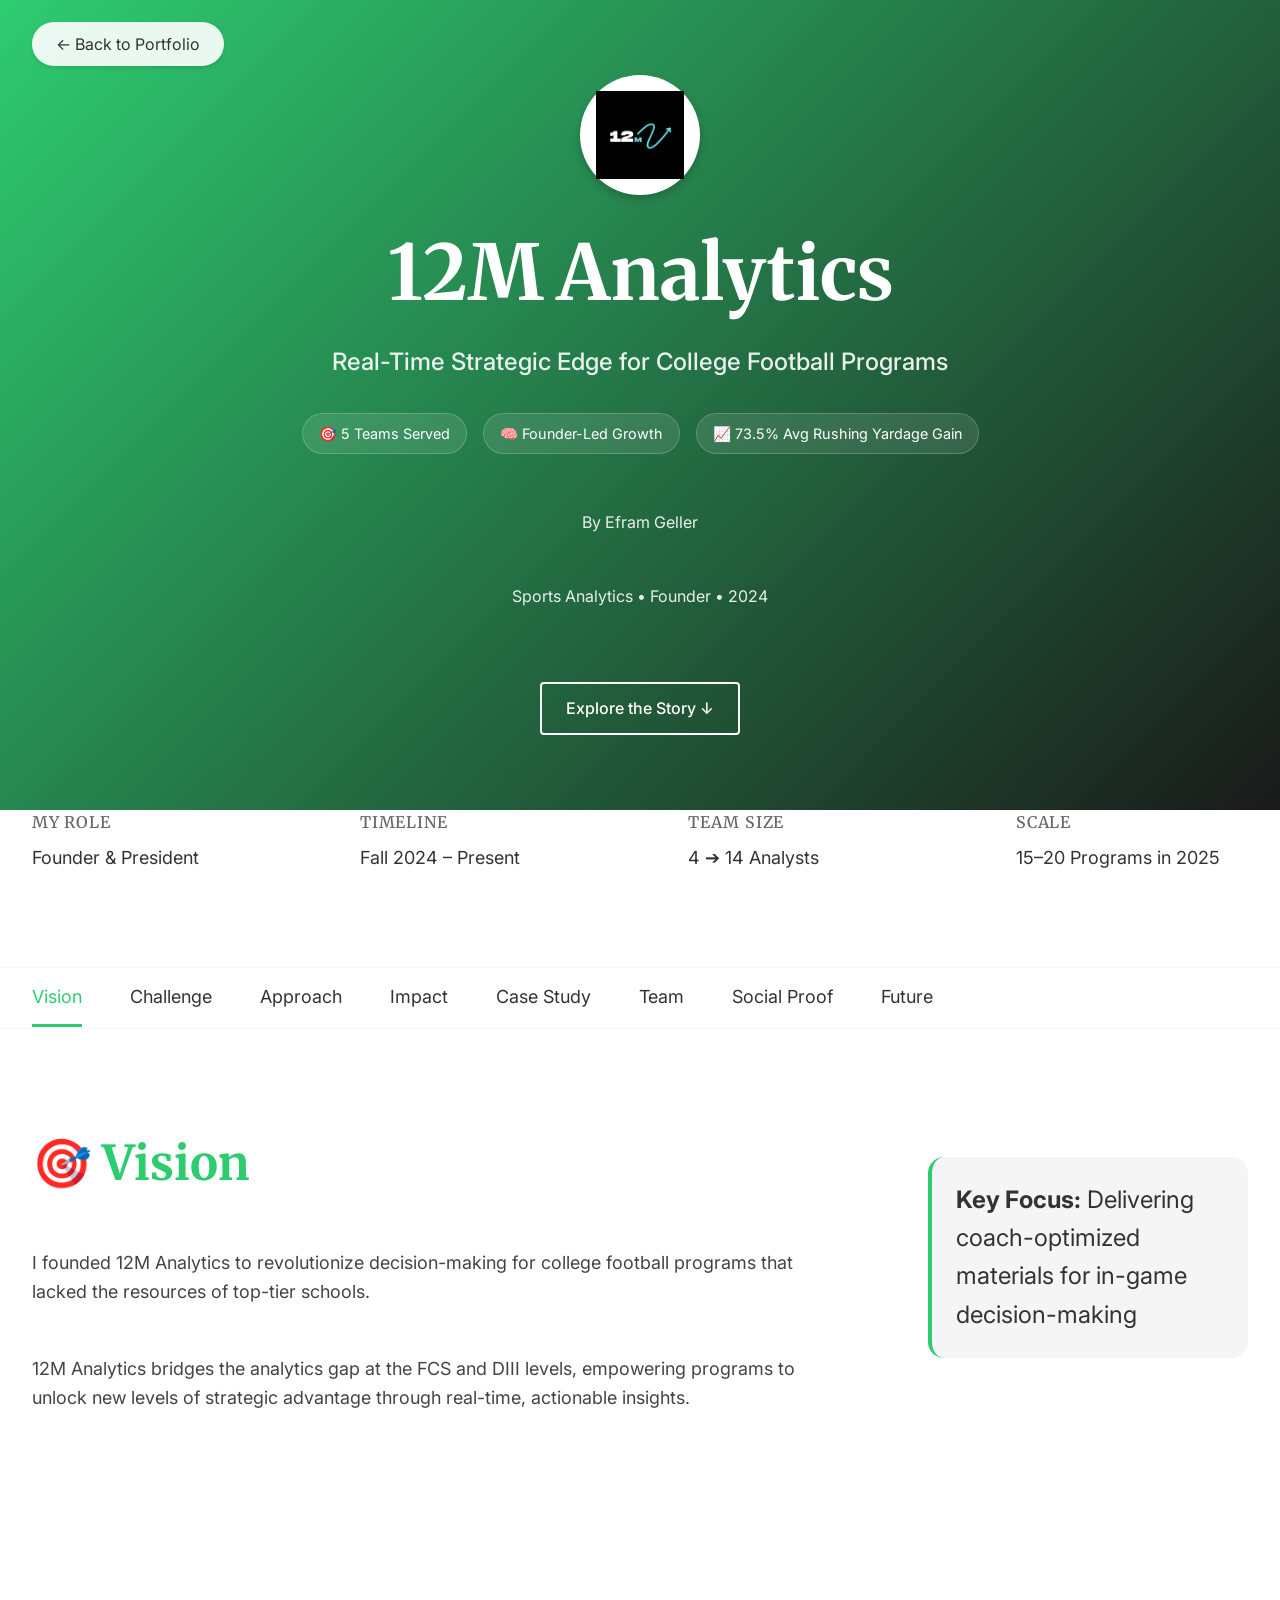
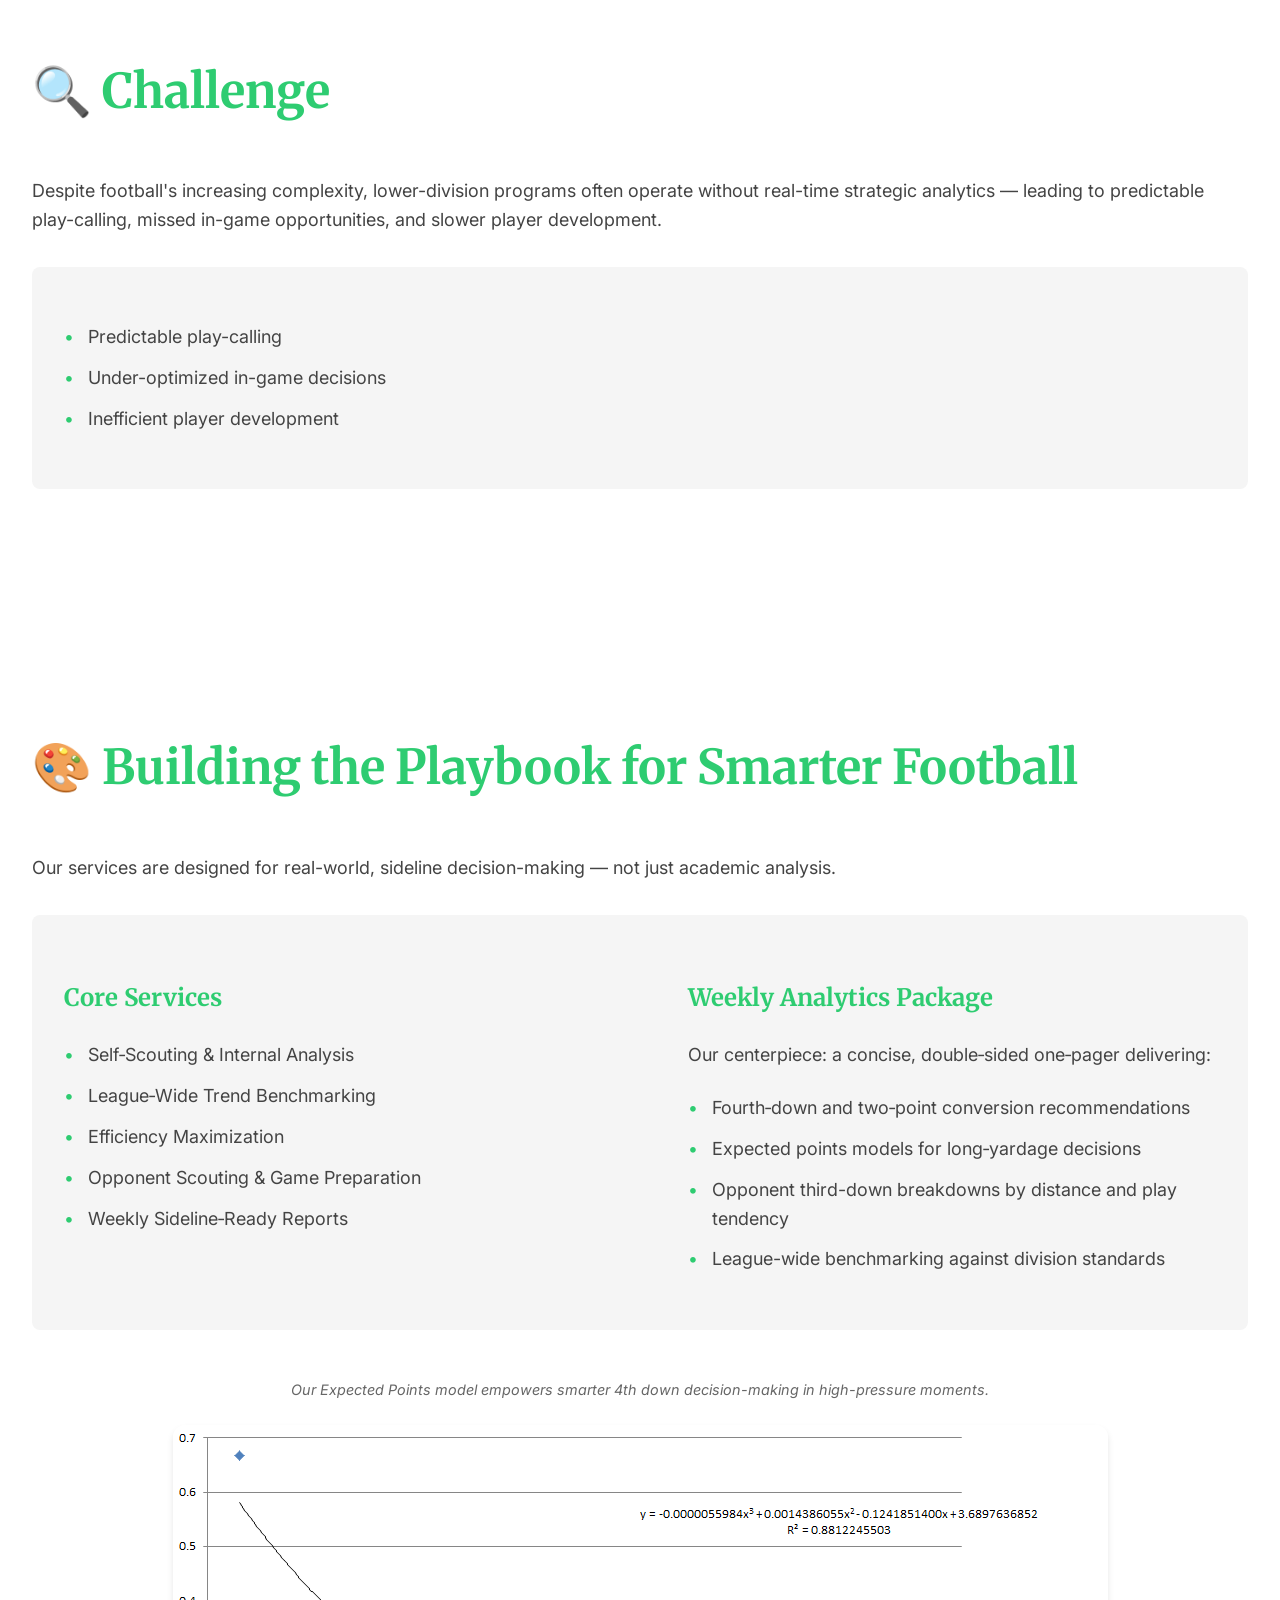
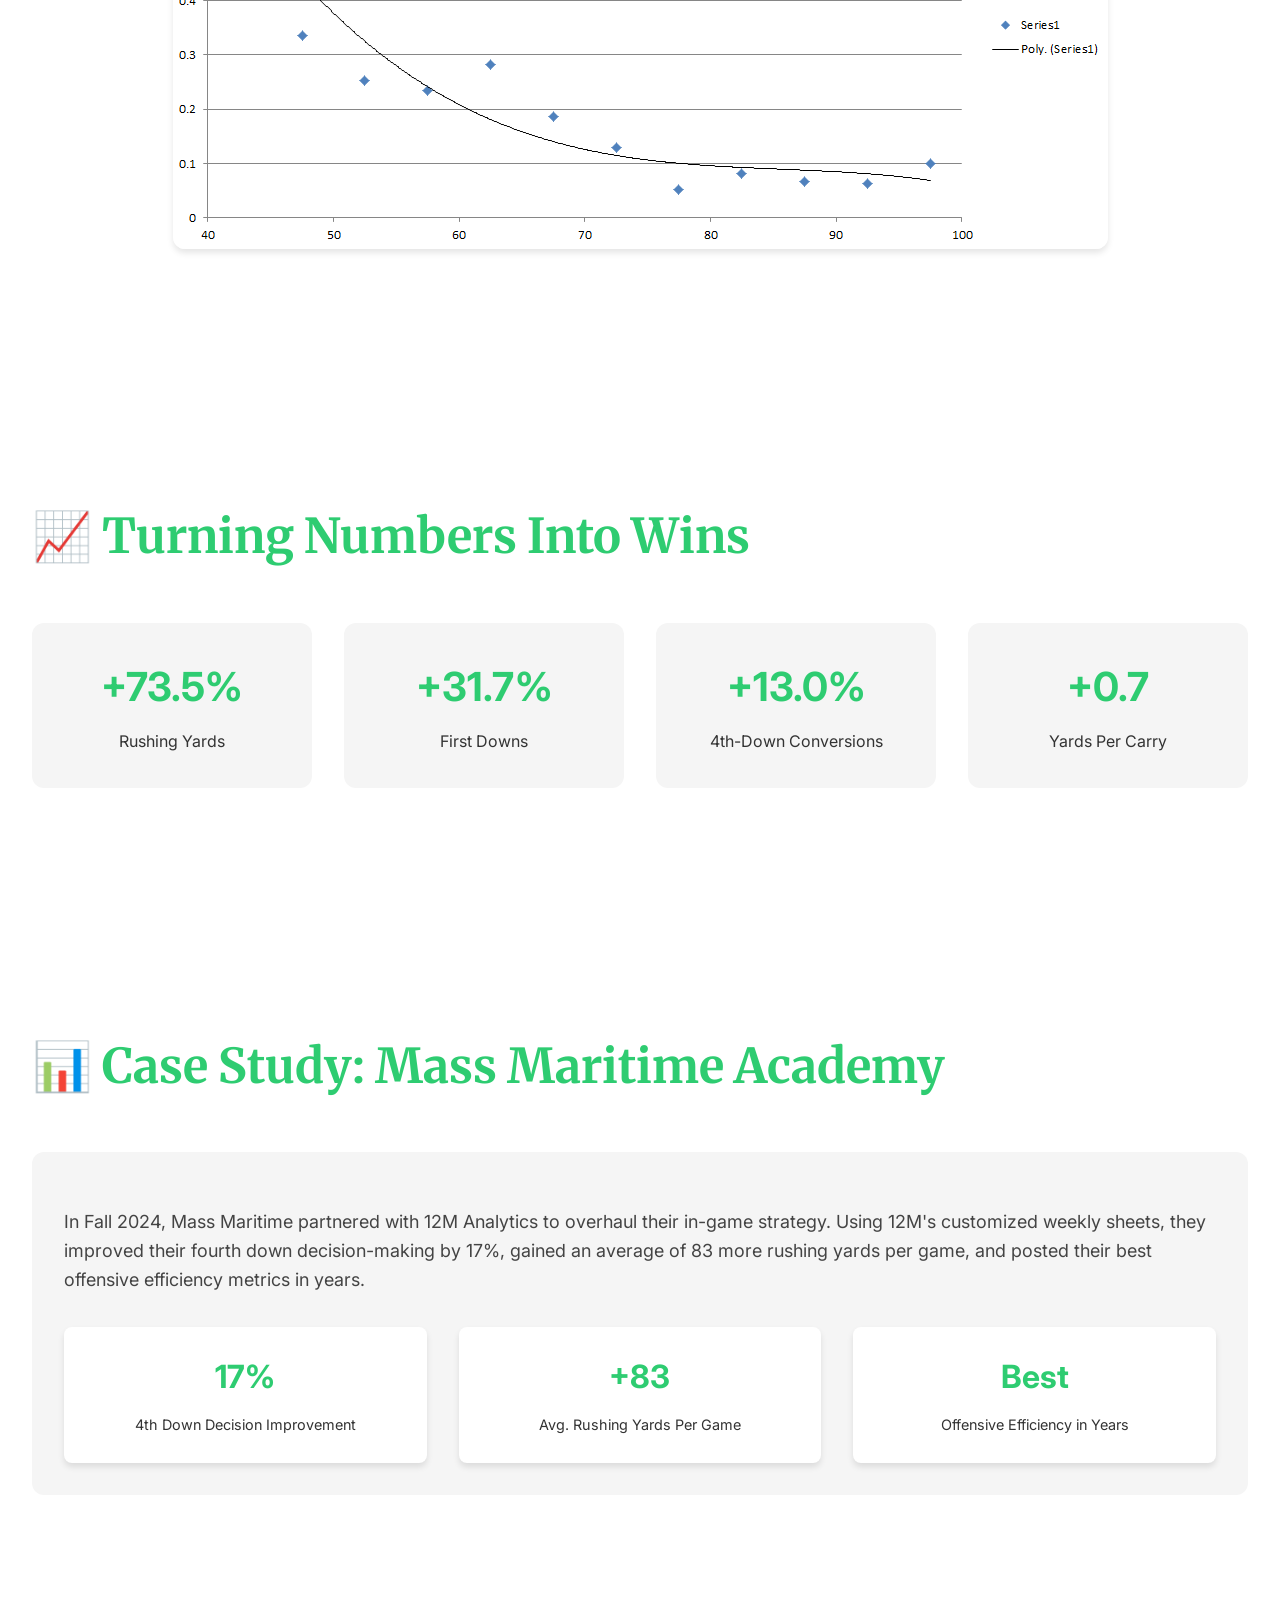
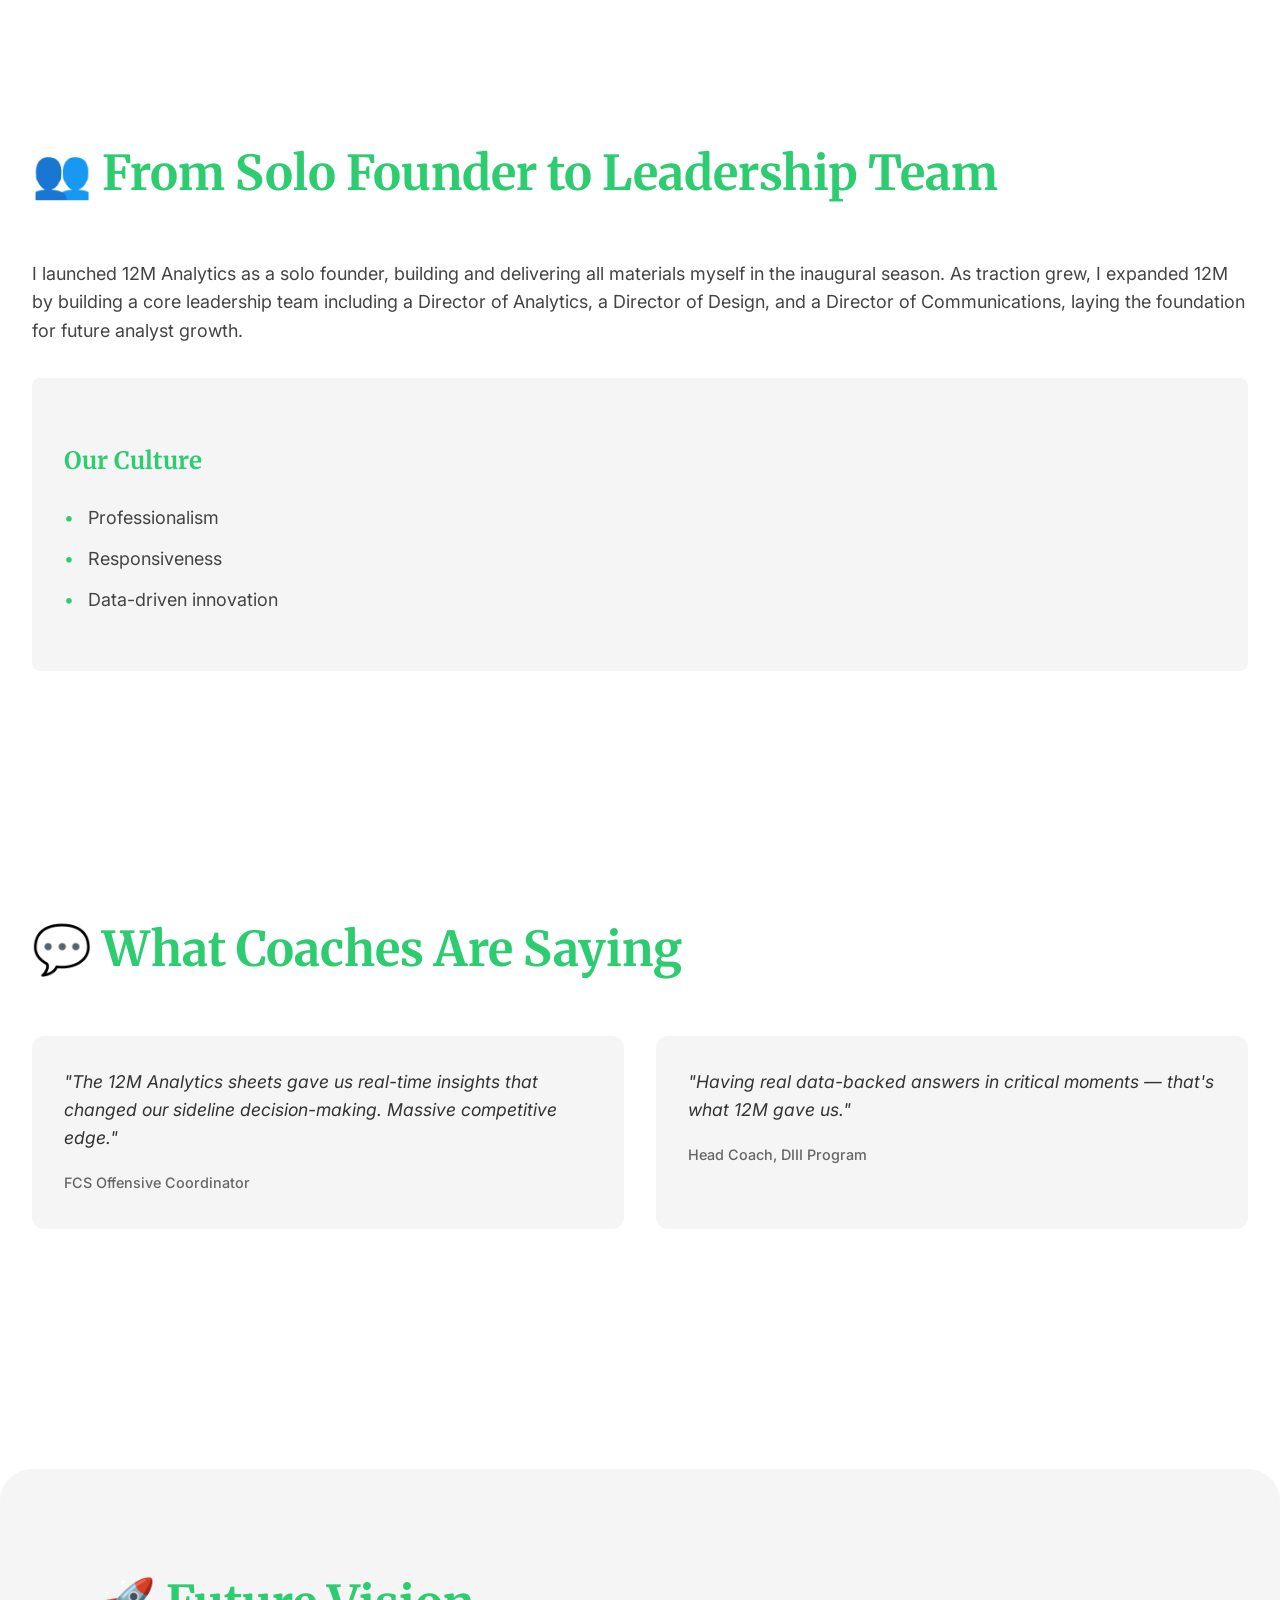
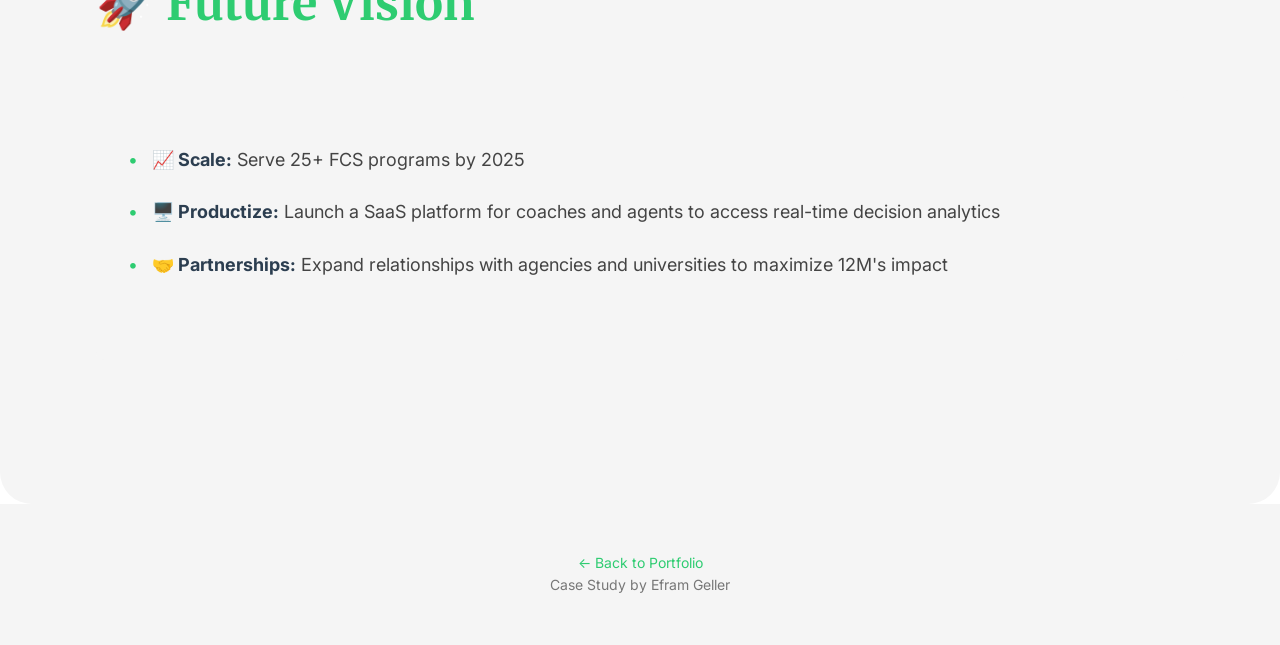
==== studies/12M-portfolio/index.html @ 38e01621 "Initial commit" ====
<!DOCTYPE html>
<html lang="en">
  <head>
    <meta charset="UTF-8" />
    <meta name="viewport" content="width=device-width,initial-scale=1.0" />
    <title>12M Analytics • Efram Geller</title>

    <!-- Fonts -->
    <link rel="preconnect" href="https://fonts.googleapis.com" />
    <link
      href="https://fonts.googleapis.com/css2?family=Inter:wght@400;500;700&family=Merriweather:ital@0;1&display=swap"
      rel="stylesheet"
    />

    <!-- Styles -->
    <link rel="stylesheet" href="styles.css" />
  </head>
  <body>
    <!-- Back Button -->
    <div class="cs-back-button">
      <a href="/">← Back to Portfolio</a>
    </div>

    <!-- Hero -->
    <section class="cs-hero">
      <div class="cs-hero__overlay"></div>
      <div class="cs-hero__content">
        <div class="cs-hero__logo">
          <img src="images/12M_logo.jpeg" alt="12M Analytics Logo" />
        </div>
        <h1 class="cs-hero__title">12M Analytics</h1>
        <p class="cs-hero__subtitle">
          Real-Time Strategic Edge for College Football Programs
        </p>
        <div class="cs-hero__badges">
          <span class="cs-hero__badge">🎯 5 Teams Served</span>
          <span class="cs-hero__badge">🧠 Founder-Led Growth</span>
          <span class="cs-hero__badge">📈 73.5% Avg Rushing Yardage Gain</span>
        </div>
        <p class="cs-hero__author">By Efram Geller</p>
        <p class="cs-hero__meta">Sports Analytics • Founder • 2024</p>
        <a href="#overview" class="cs-hero__cta">Explore the Story ↓</a>
      </div>
    </section>

    <!-- Project Info -->
    <section class="cs-project-info">
      <div class="cs-project-info__grid">
        <div class="cs-project-info__item">
          <h3>My Role</h3>
          <p>Founder & President</p>
        </div>
        <div class="cs-project-info__item">
          <h3>Timeline</h3>
          <p>Fall 2024 – Present</p>
        </div>
        <div class="cs-project-info__item">
          <h3>Team Size</h3>
          <p>4 ➔ 14 Analysts</p>
        </div>
        <div class="cs-project-info__item">
          <h3>Scale</h3>
          <p>15–20 Programs in 2025</p>
        </div>
      </div>
    </section>

    <!-- Sub-Navigation -->
    <nav class="cs-subnav">
      <ul class="cs-subnav__list">
        <li><a href="#vision" class="cs-subnav__link active">Vision</a></li>
        <li><a href="#challenge" class="cs-subnav__link">Challenge</a></li>
        <li><a href="#approach" class="cs-subnav__link">Approach</a></li>
        <li><a href="#impact" class="cs-subnav__link">Impact</a></li>
        <li><a href="#case-study" class="cs-subnav__link">Case Study</a></li>
        <li><a href="#team" class="cs-subnav__link">Team</a></li>
        <li>
          <a href="#social-proof" class="cs-subnav__link">Social Proof</a>
        </li>
        <li><a href="#future" class="cs-subnav__link">Future</a></li>
      </ul>
    </nav>

    <!-- Vision Section -->
    <section id="vision" class="cs-section cs-section--context">
      <div>
        <h2 class="cs-section__title">🎯 Vision</h2>
        <p class="cs-section__text">
          I founded 12M Analytics to revolutionize decision-making for college
          football programs that lacked the resources of top-tier schools.
        </p>
        <p class="cs-section__text">
          12M Analytics bridges the analytics gap at the FCS and DIII levels,
          empowering programs to unlock new levels of strategic advantage
          through real-time, actionable insights.
        </p>
      </div>
      <div class="cs-highlight">
        <strong>Key Focus:</strong> Delivering coach-optimized materials for
        in-game decision-making
      </div>
    </section>

    <!-- Challenge Section -->
    <section id="challenge" class="cs-section">
      <h2 class="cs-section__title">🔍 Challenge</h2>
      <div class="cs-section__text">
        <p>
          Despite football's increasing complexity, lower-division programs
          often operate without real-time strategic analytics — leading to
          predictable play-calling, missed in-game opportunities, and slower
          player development.
        </p>
        <div class="cs-solution">
          <div class="cs-solution__text">
            <ul>
              <li>Predictable play-calling</li>
              <li>Under-optimized in-game decisions</li>
              <li>Inefficient player development</li>
            </ul>
          </div>
        </div>
      </div>
    </section>

    <!-- Approach Section -->
    <section id="approach" class="cs-section">
      <h2 class="cs-section__title">
        🎨 Building the Playbook for Smarter Football
      </h2>
      <div class="cs-section__text">
        <p>
          Our services are designed for real-world, sideline decision-making —
          not just academic analysis.
        </p>
        <div class="cs-solution">
          <div class="cs-solution__text">
            <h3>Core Services</h3>
            <ul>
              <li>Self‐Scouting & Internal Analysis</li>
              <li>League‐Wide Trend Benchmarking</li>
              <li>Efficiency Maximization</li>
              <li>Opponent Scouting & Game Preparation</li>
              <li>Weekly Sideline‐Ready Reports</li>
            </ul>
          </div>
          <div class="cs-solution__text">
            <h3>Weekly Analytics Package</h3>
            <p>
              Our centerpiece: a concise, double‐sided one‐pager delivering:
            </p>
            <ul>
              <li>Fourth‐down and two‐point conversion recommendations</li>
              <li>Expected points models for long‐yardage decisions</li>
              <li>
                Opponent third-down breakdowns by distance and play tendency
              </li>
              <li>League-wide benchmarking against division standards</li>
            </ul>
          </div>
        </div>
        <div class="cs-visual">
          <p class="cs-visual__caption">
            Our Expected Points model empowers smarter 4th down decision-making
            in high-pressure moments.
          </p>
          <img
            src="images/expected points ncaa fourth down greater than 40 yards.png"
            alt="Expected Points Model for 4th Down Decisions"
            class="cs-visual__image"
          />
        </div>
      </div>
    </section>

    <!-- Impact Section -->
    <section id="impact" class="cs-section">
      <h2 class="cs-section__title">📈 Turning Numbers Into Wins</h2>
      <div class="cs-section__text">
        <div class="cs-metrics">
          <div class="cs-metric">
            <span class="cs-metric__value">+73.5%</span>
            <span class="cs-metric__label">Rushing Yards</span>
          </div>
          <div class="cs-metric">
            <span class="cs-metric__value">+31.7%</span>
            <span class="cs-metric__label">First Downs</span>
          </div>
          <div class="cs-metric">
            <span class="cs-metric__value">+13.0%</span>
            <span class="cs-metric__label">4th-Down Conversions</span>
          </div>
          <div class="cs-metric">
            <span class="cs-metric__value">+0.7</span>
            <span class="cs-metric__label">Yards Per Carry</span>
          </div>
        </div>
      </div>
    </section>

    <!-- Case Study Section -->
    <section id="case-study" class="cs-section">
      <h2 class="cs-section__title">📊 Case Study: Mass Maritime Academy</h2>
      <div class="cs-section__text">
        <div class="cs-case-study">
          <p>
            In Fall 2024, Mass Maritime partnered with 12M Analytics to overhaul
            their in-game strategy. Using 12M's customized weekly sheets, they
            improved their fourth down decision-making by 17%, gained an average
            of 83 more rushing yards per game, and posted their best offensive
            efficiency metrics in years.
          </p>
          <div class="cs-case-study__metrics">
            <div class="cs-case-study__metric">
              <span class="cs-case-study__value">17%</span>
              <span class="cs-case-study__label"
                >4th Down Decision Improvement</span
              >
            </div>
            <div class="cs-case-study__metric">
              <span class="cs-case-study__value">+83</span>
              <span class="cs-case-study__label"
                >Avg. Rushing Yards Per Game</span
              >
            </div>
            <div class="cs-case-study__metric">
              <span class="cs-case-study__value">Best</span>
              <span class="cs-case-study__label"
                >Offensive Efficiency in Years</span
              >
            </div>
          </div>
        </div>
      </div>
    </section>

    <!-- Team Section -->
    <section id="team" class="cs-section">
      <h2 class="cs-section__title">👥 From Solo Founder to Leadership Team</h2>
      <div class="cs-section__text">
        <p>
          I launched 12M Analytics as a solo founder, building and delivering
          all materials myself in the inaugural season. As traction grew, I
          expanded 12M by building a core leadership team including a Director
          of Analytics, a Director of Design, and a Director of Communications,
          laying the foundation for future analyst growth.
        </p>
        <div class="cs-solution">
          <div class="cs-solution__text">
            <h3>Our Culture</h3>
            <ul>
              <li>Professionalism</li>
              <li>Responsiveness</li>
              <li>Data-driven innovation</li>
            </ul>
          </div>
        </div>
      </div>
    </section>

    <!-- Social Proof Section -->
    <section id="social-proof" class="cs-section">
      <h2 class="cs-section__title">💬 What Coaches Are Saying</h2>
      <div class="cs-section__text">
        <div class="cs-quotes">
          <blockquote class="cs-quote">
            <p>
              "The 12M Analytics sheets gave us real-time insights that changed
              our sideline decision-making. Massive competitive edge."
            </p>
            <cite>FCS Offensive Coordinator</cite>
          </blockquote>
          <blockquote class="cs-quote">
            <p>
              "Having real data-backed answers in critical moments — that's what
              12M gave us."
            </p>
            <cite>Head Coach, DIII Program</cite>
          </blockquote>
        </div>
      </div>
    </section>

    <!-- Future Section -->
    <section id="future" class="cs-section cs-reflection">
      <h2 class="cs-section__title">🚀 Future Vision</h2>
      <div class="cs-section__text">
        <div class="cs-solution">
          <ul style="list-style-type: none; padding: 0">
            <li style="margin-bottom: 1.5rem">
              <strong style="color: #2c3e50">📈 Scale:</strong>
              Serve 25+ FCS programs by 2025
            </li>
            <li style="margin-bottom: 1.5rem">
              <strong style="color: #2c3e50">🖥️ Productize:</strong>
              Launch a SaaS platform for coaches and agents to access real-time
              decision analytics
            </li>
            <li style="margin-bottom: 1.5rem">
              <strong style="color: #2c3e50">🤝 Partnerships:</strong>
              Expand relationships with agencies and universities to maximize
              12M's impact
            </li>
          </ul>
        </div>
      </div>
    </section>

    <!-- Footer -->
    <footer class="cs-footer">
      <a href="/">← Back to Portfolio</a><br />
      Case Study by Efram Geller
    </footer>
  </body>
</html>
---- studies/12M-portfolio/styles.css ----
/* — Design System — */
:root {
  --color-text: #333333;
  --color-bg: #ffffff;
  --color-primary: #2ecc71;
  --color-secondary: #27ae60;
  --color-muted: #f5f5f5;
  --font-sans: "Inter", sans-serif;
  --font-serif: "Merriweather", serif;
  --fs-xl: clamp(3.5rem, 6vw, 5rem);
  --fs-lg: clamp(2rem, 4vw, 3rem);
  --fs-md: clamp(1.125rem, 2vw, 1.5rem);
  --fs-body: 1.125rem;
  --space-sm: 1.5rem;
  --space-md: 3rem;
  --space-lg: 6rem;
  --page-margin: max(2rem, calc((100vw - 1800px) / 2));
  --content-width: min(1800px, 100vw - 4rem);
  --ease: ease-out;
  --dur: 0.5s;
  --card-shadow: 0 4px 6px rgba(0, 0, 0, 0.1);
  --card-radius: 12px;
}

/* — Base — */
*,
*::before,
*::after {
  box-sizing: border-box;
}

body {
  margin: 0;
  font-family: var(--font-sans);
  color: var(--color-text);
  background: var(--color-bg);
  line-height: 1.6;
  overflow-x: hidden;
}

h1,
h2,
h3 {
  margin: 0;
  font-family: var(--font-serif);
  color: var(--color-text);
}

p {
  margin: var(--space-sm) 0;
}

a {
  color: var(--color-primary);
  text-decoration: none;
  transition: color var(--dur) var(--ease);
}

a:hover {
  color: #000;
}

/* — Back Button — */
.cs-back-button {
  position: fixed;
  top: 2rem;
  left: var(--page-margin);
  z-index: 100;
}

.cs-back-button a {
  color: var(--color-text);
  text-decoration: none;
  padding: 0.75rem 1.5rem;
  background: rgba(255, 255, 255, 0.9);
  border-radius: 2rem;
  box-shadow: 0 2px 4px rgba(0, 0, 0, 0.1);
  transition: all 0.2s ease;
}

.cs-back-button a:hover {
  background: white;
  box-shadow: 0 4px 8px rgba(0, 0, 0, 0.15);
}

/* — Hero — */
.cs-hero {
  width: 100%;
  min-height: 90vh;
  display: flex;
  flex-direction: column;
  align-items: center;
  justify-content: center;
  text-align: center;
  padding: 0 var(--page-margin);
  position: relative;
  background: linear-gradient(135deg, #2ecc71 0%, #1a1a1a 100%);
  color: white;
}

.cs-hero__content {
  width: 100%;
  max-width: var(--content-width);
  display: flex;
  flex-direction: column;
  align-items: center;
}

.cs-hero__logo {
  margin-bottom: 2rem;
  width: 120px;
  height: 120px;
  border-radius: 50%;
  background: white;
  padding: 1rem;
  box-shadow: 0 4px 8px rgba(0, 0, 0, 0.2);
  transition: transform var(--dur) var(--ease);
}

.cs-hero__logo:hover {
  transform: scale(1.05);
}

.cs-hero__logo img {
  width: 100%;
  height: 100%;
  object-fit: contain;
}

.cs-hero__title {
  font-size: var(--fs-xl);
  font-weight: 700;
  margin: 0 0 1.5rem 0;
  color: white;
  line-height: 1.2;
}

.cs-hero__author,
.cs-hero__meta {
  color: rgba(255, 255, 255, 0.9);
}

.cs-hero__cta {
  display: inline-block;
  margin-top: var(--space-md);
  padding: 0.75em 1.5em;
  border: 2px solid white;
  border-radius: 4px;
  color: white;
  font-weight: 500;
  transition: background var(--dur) var(--ease), color var(--dur) var(--ease);
}

.cs-hero__cta:hover {
  background: white;
  color: var(--color-primary);
}

.cs-hero__subtitle {
  font-size: var(--fs-md);
  color: rgba(255, 255, 255, 0.9);
  margin: 0 0 2rem 0;
  font-weight: 500;
}

.cs-hero__badges {
  display: flex;
  gap: 1rem;
  margin-bottom: 2rem;
  flex-wrap: wrap;
  justify-content: center;
}

.cs-hero__badge {
  background: rgba(255, 255, 255, 0.1);
  padding: 0.5rem 1rem;
  border-radius: 2rem;
  font-size: 0.9rem;
  color: white;
  backdrop-filter: blur(4px);
  border: 1px solid rgba(255, 255, 255, 0.2);
}

/* — Project Info — */
.cs-project-info {
  width: 100%;
  padding: 2rem var(--page-margin) var(--space-lg);
  background: white;
  border-bottom: 1px solid var(--color-muted);
  margin-top: -2rem;
  box-shadow: 0 4px 6px rgba(0, 0, 0, 0.1);
}

.cs-project-info__grid {
  width: 100%;
  max-width: var(--content-width);
  margin: 0 auto;
  display: grid;
  grid-template-columns: repeat(4, 1fr);
  gap: var(--space-lg);
}

.cs-project-info__item {
  display: flex;
  flex-direction: column;
  gap: 0.5rem;
}

.cs-project-info__item h3 {
  font-size: 1rem;
  font-weight: 500;
  color: #666;
  margin: 0;
  text-transform: uppercase;
  letter-spacing: 0.05em;
}

.cs-project-info__item p {
  font-size: var(--fs-body);
  color: var(--color-text);
  margin: 0;
  line-height: 1.5;
}

/* — Sub Navigation — */
.cs-subnav {
  width: 100%;
  background: var(--color-bg);
  border-bottom: 1px solid var(--color-muted);
  position: sticky;
  top: 0;
  z-index: 10;
  padding: 0 var(--page-margin);
}

.cs-subnav__list {
  width: 100%;
  max-width: var(--content-width);
  margin: 0 auto;
  padding: 0;
  display: flex;
  gap: var(--space-md);
  list-style: none;
  overflow-x: auto;
  height: 60px;
  align-items: center;
}

.cs-subnav__link {
  font-size: var(--fs-body);
  padding: 1.25rem 0;
  position: relative;
  color: var(--color-text);
  text-decoration: none;
  white-space: nowrap;
}

.cs-subnav__link.active {
  color: var(--color-primary);
}

.cs-subnav__link.active::after {
  content: "";
  position: absolute;
  left: 0;
  bottom: 0;
  width: 100%;
  height: 3px;
  background: var(--color-primary);
}

/* — Sections — */
.cs-section {
  width: 100%;
  padding: var(--space-lg) var(--page-margin);
  margin: 0 auto;
  background: white;
}

.cs-section > * {
  width: 100%;
  max-width: var(--content-width);
  margin-left: auto;
  margin-right: auto;
}

.cs-section__title {
  font-size: var(--fs-lg);
  margin-bottom: var(--space-md);
  display: flex;
  align-items: center;
  gap: 0.5em;
  color: var(--color-primary);
}

.cs-section__text {
  max-width: 100%;
  font-size: var(--fs-body);
  color: #444;
  margin-bottom: var(--space-md);
}

.cs-section h3 {
  font-size: 1.5rem;
  margin: 2rem 0 1rem;
  color: var(--color-text);
}

.cs-section ul {
  width: 100%;
  padding-left: 1.5rem;
  margin: 1.5rem 0;
}

.cs-section li {
  margin-bottom: 1rem;
  line-height: 1.6;
}

/* — Context Section — */
.cs-section--context {
  display: grid;
  grid-template-columns: minmax(0, 2.5fr) minmax(0, 1fr);
  gap: var(--space-lg);
  align-items: start;
}

.cs-highlight {
  background: var(--color-muted);
  padding: 1.5rem;
  border-radius: 1rem;
  font-size: var(--fs-md);
  height: fit-content;
  border-left: 4px solid var(--color-primary);
  margin: 2rem 0;
}

/* — Solution — */
.cs-solution {
  display: flex;
  gap: var(--space-lg);
  align-items: flex-start;
  flex-wrap: wrap;
  background: var(--color-muted);
  padding: 2rem;
  border-radius: 8px;
  margin: 2rem 0;
}

.cs-solution__text {
  flex: 1 1 300px;
}

.cs-solution__text h3 {
  color: var(--color-primary);
  margin-bottom: 1rem;
}

.cs-solution__media {
  flex: 1 1 300px;
}

.cs-solution ul {
  list-style-type: none;
  padding: 0;
}

.cs-solution li {
  margin-bottom: 0.75rem;
  padding-left: 1.5rem;
  position: relative;
}

.cs-solution li::before {
  content: "•";
  color: var(--color-primary);
  position: absolute;
  left: 0;
}

/* — Reflection — */
.cs-reflection {
  background: var(--color-muted);
  border-radius: 2rem;
  padding: var(--space-lg);
  margin-top: var(--space-lg);
}

/* — Footer — */
.cs-footer {
  width: 100%;
  padding: var(--space-md) var(--page-margin);
  text-align: center;
  font-size: 0.875rem;
  color: #777;
  background: var(--color-muted);
}

/* — Package Details — */
.cs-package-grid {
  display: grid;
  grid-template-columns: repeat(auto-fit, minmax(300px, 1fr));
  gap: var(--space-md);
  margin: var(--space-md) 0;
}

.cs-package-card {
  background: white;
  border-radius: var(--card-radius);
  box-shadow: var(--card-shadow);
  overflow: hidden;
  transition: transform var(--dur) var(--ease),
    box-shadow var(--dur) var(--ease);
}

.cs-package-card:hover {
  transform: translateY(-4px);
  box-shadow: 0 8px 12px rgba(0, 0, 0, 0.15);
}

.cs-package-card__header {
  background: var(--color-primary);
  color: white;
  padding: 1.5rem;
}

.cs-package-card__header h3 {
  color: white;
  margin: 0;
  font-size: 1.25rem;
  font-weight: 600;
}

.cs-package-card__content {
  padding: 1.5rem;
}

.cs-package-card__content ul {
  list-style: none;
  padding: 0;
  margin: 0;
}

.cs-package-card__content li {
  margin-bottom: 1.5rem;
  padding-bottom: 1.5rem;
  border-bottom: 1px solid var(--color-muted);
}

.cs-package-card__content li:last-child {
  margin-bottom: 0;
  padding-bottom: 0;
  border-bottom: none;
}

.cs-package-card__content strong {
  display: block;
  color: var(--color-primary);
  margin-bottom: 0.5rem;
  font-size: 1.1rem;
}

.cs-package-card__content p {
  margin: 0.5rem 0;
  color: var(--color-text);
  font-size: 0.95rem;
  line-height: 1.5;
}

.cs-package-card__example {
  display: block;
  margin-top: 0.75rem;
  padding: 0.75rem;
  background: var(--color-muted);
  border-radius: 6px;
  font-size: 0.9rem;
  color: #666;
  font-style: italic;
}

/* — Visual Elements — */
.cs-visual {
  margin: var(--space-md) 0;
  text-align: center;
}

.cs-visual__image {
  max-width: 100%;
  height: auto;
  border-radius: var(--card-radius);
  box-shadow: var(--card-shadow);
}

.cs-visual__caption {
  margin-top: 1rem;
  color: #666;
  font-size: 0.9rem;
  font-style: italic;
}

.cs-package-card__visual {
  margin-top: 1.5rem;
  padding-top: 1.5rem;
  border-top: 1px solid var(--color-muted);
}

.cs-package-card__image {
  width: 100%;
  height: auto;
  border-radius: 8px;
  margin-bottom: 0.75rem;
}

.cs-package-card__caption {
  font-size: 0.85rem;
  color: #666;
  font-style: italic;
  margin: 0;
}

.cs-download {
  text-align: center;
  margin: var(--space-md) 0;
}

.cs-download__button {
  display: inline-block;
  padding: 1rem 2rem;
  background: var(--color-primary);
  color: white;
  text-decoration: none;
  border-radius: 8px;
  font-weight: 500;
  transition: background var(--dur) var(--ease),
    transform var(--dur) var(--ease);
}

.cs-download__button:hover {
  background: var(--color-secondary);
  transform: translateY(-2px);
}

/* — Metrics — */
.cs-metrics {
  display: grid;
  grid-template-columns: repeat(auto-fit, minmax(200px, 1fr));
  gap: 2rem;
  margin: 2rem 0;
}

.cs-metric {
  text-align: center;
  padding: 2rem;
  background: var(--color-muted);
  border-radius: var(--card-radius);
  transition: transform var(--dur) var(--ease);
}

.cs-metric:hover {
  transform: translateY(-4px);
}

.cs-metric__value {
  display: block;
  font-size: 2.5rem;
  font-weight: 700;
  color: var(--color-primary);
  margin-bottom: 0.5rem;
}

.cs-metric__label {
  font-size: 1rem;
  color: var(--color-text);
}

/* — Case Study — */
.cs-case-study {
  background: var(--color-muted);
  padding: 2rem;
  border-radius: var(--card-radius);
  margin: 2rem 0;
}

.cs-case-study__metrics {
  display: grid;
  grid-template-columns: repeat(auto-fit, minmax(200px, 1fr));
  gap: 2rem;
  margin-top: 2rem;
}

.cs-case-study__metric {
  text-align: center;
  padding: 1.5rem;
  background: white;
  border-radius: 8px;
  box-shadow: var(--card-shadow);
}

.cs-case-study__value {
  display: block;
  font-size: 2rem;
  font-weight: 700;
  color: var(--color-primary);
  margin-bottom: 0.5rem;
}

.cs-case-study__label {
  font-size: 0.9rem;
  color: var(--color-text);
}

/* — Social Proof — */
.cs-quotes {
  display: grid;
  grid-template-columns: repeat(auto-fit, minmax(300px, 1fr));
  gap: 2rem;
  margin: 2rem 0;
}

.cs-quote {
  background: var(--color-muted);
  padding: 2rem;
  border-radius: var(--card-radius);
  margin: 0;
  position: relative;
}

.cs-quote::before {
  content: """;
  position: absolute;
  top: 1rem;
  left: 1rem;
  font-size: 4rem;
  color: var(--color-primary);
  opacity: 0.2;
  font-family: serif;
}

.cs-quote p {
  font-size: 1.1rem;
  font-style: italic;
  margin: 0 0 1rem 0;
  color: var(--color-text);
}

.cs-quote cite {
  font-size: 0.9rem;
  color: #666;
  font-style: normal;
  font-weight: 500;
}

/* — Responsive Design — */
@media (max-width: 1200px) {
  :root {
    --page-margin: 2rem;
  }

  .cs-package-grid {
    grid-template-columns: repeat(2, 1fr);
  }
}

@media (max-width: 768px) {
  .cs-section--context {
    grid-template-columns: 1fr;
  }

  .cs-project-info__grid {
    grid-template-columns: repeat(2, 1fr);
    gap: var(--space-md);
  }

  .cs-hero__title {
    font-size: 2.5rem;
  }

  .cs-package-grid {
    grid-template-columns: 1fr;
  }

  .cs-visual__image {
    max-width: 100%;
  }

  .cs-hero__badges {
    flex-direction: column;
    align-items: center;
  }

  .cs-metrics,
  .cs-case-study__metrics {
    grid-template-columns: 1fr;
  }

  .cs-quotes {
    grid-template-columns: 1fr;
  }
}

@media (max-width: 480px) {
  .cs-project-info__grid {
    grid-template-columns: 1fr;
    gap: var(--space-sm);
  }
}
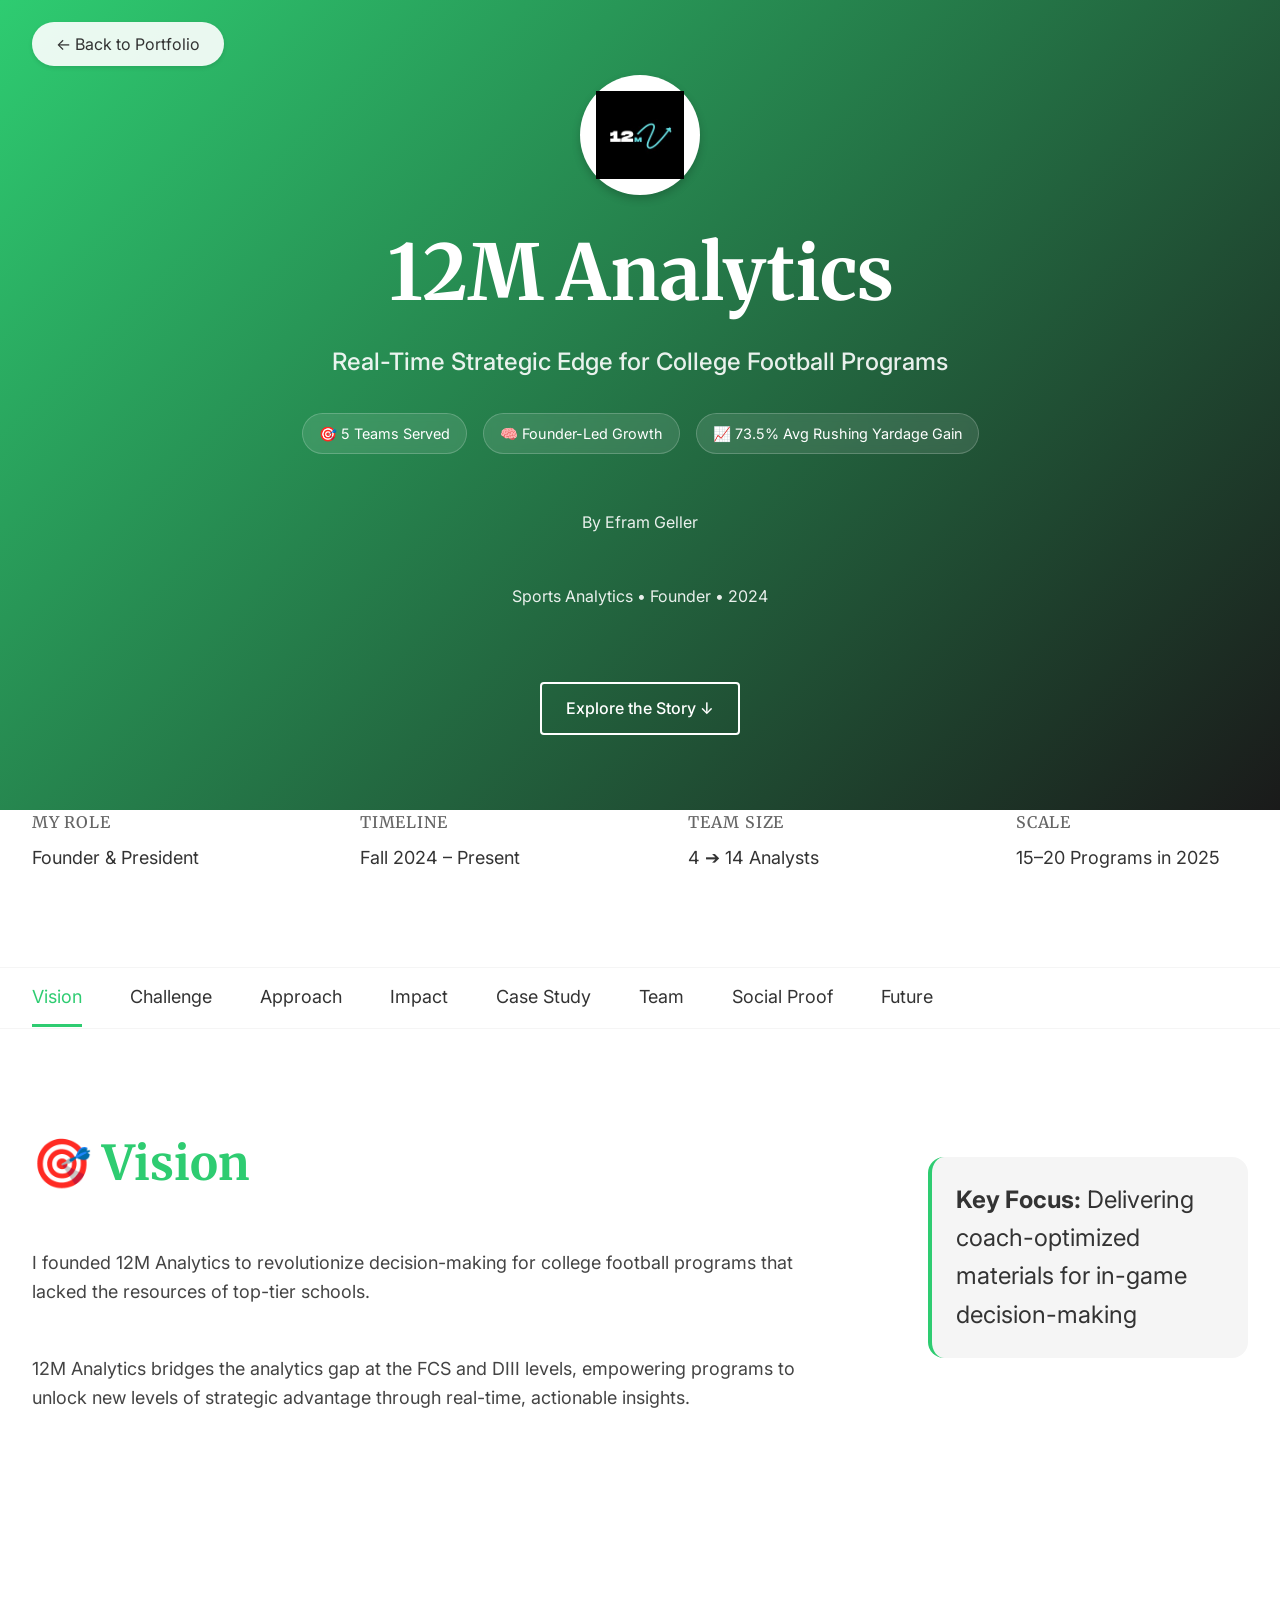
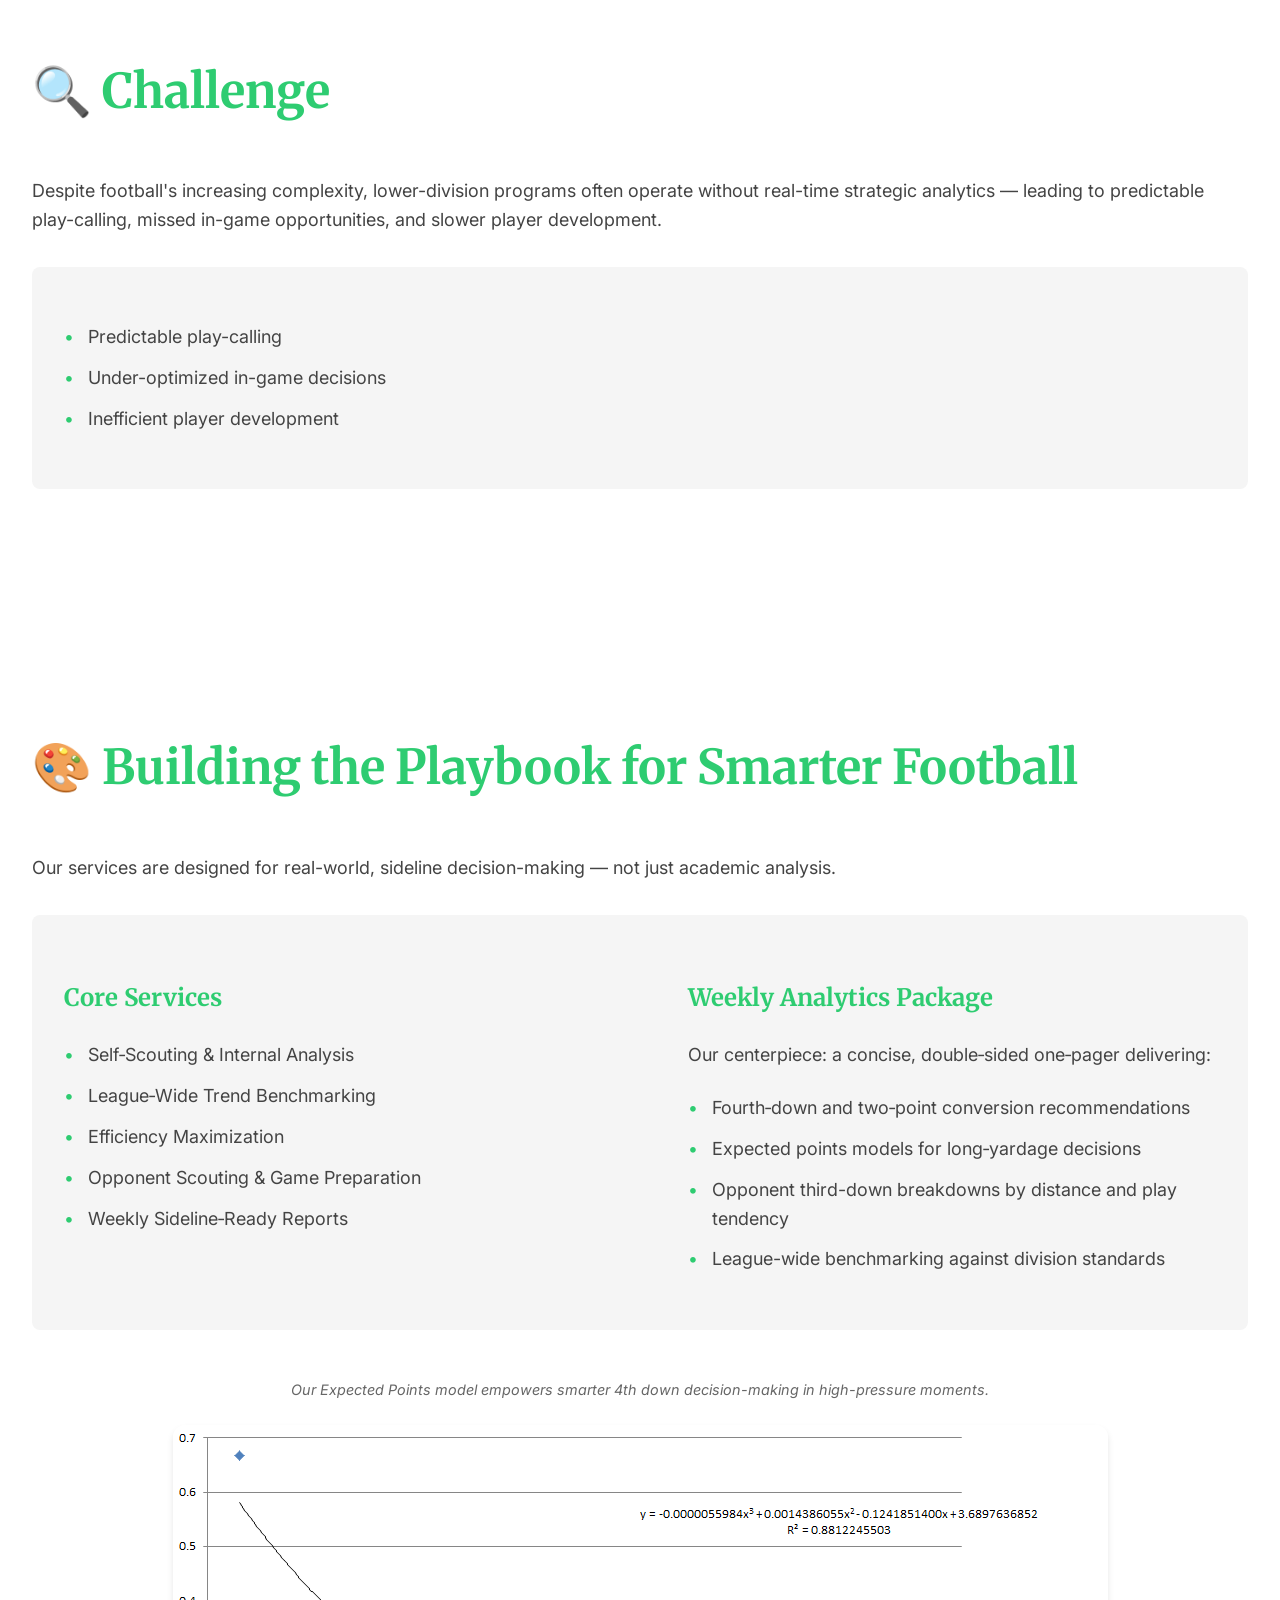
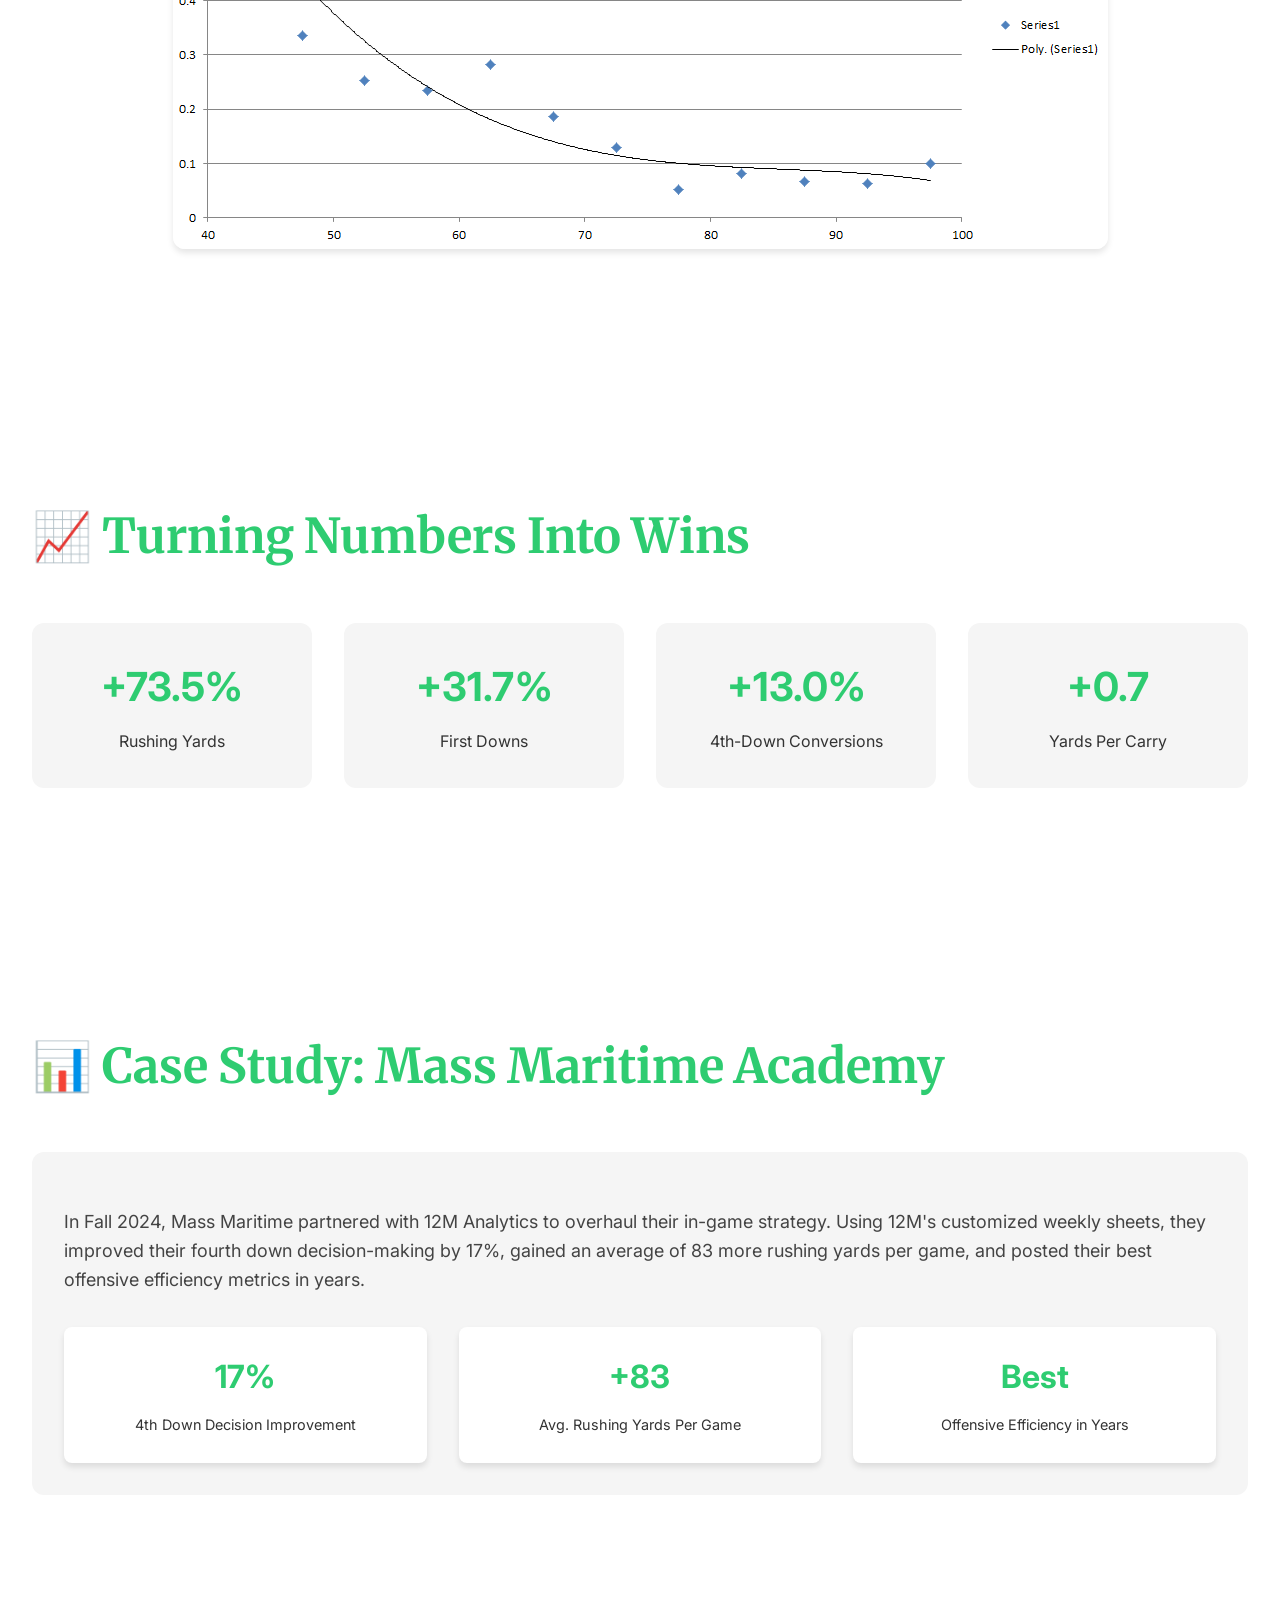
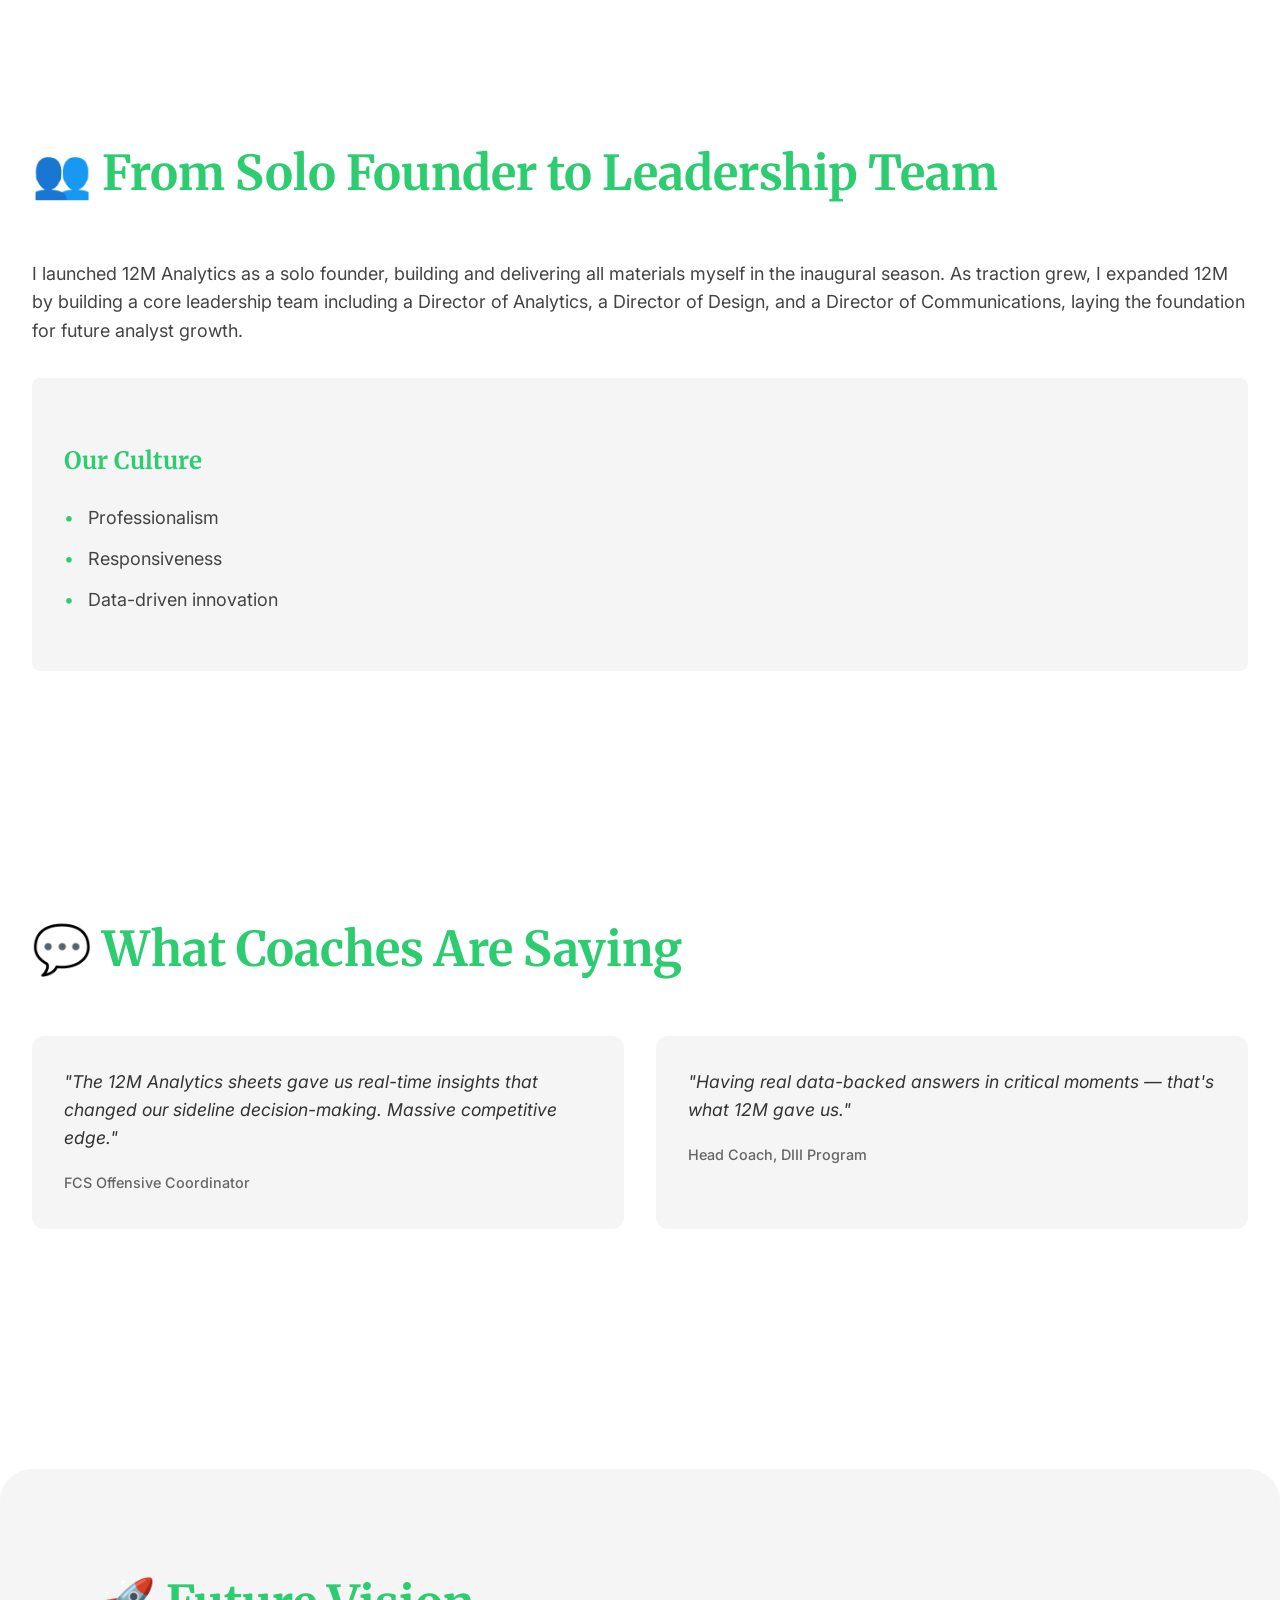
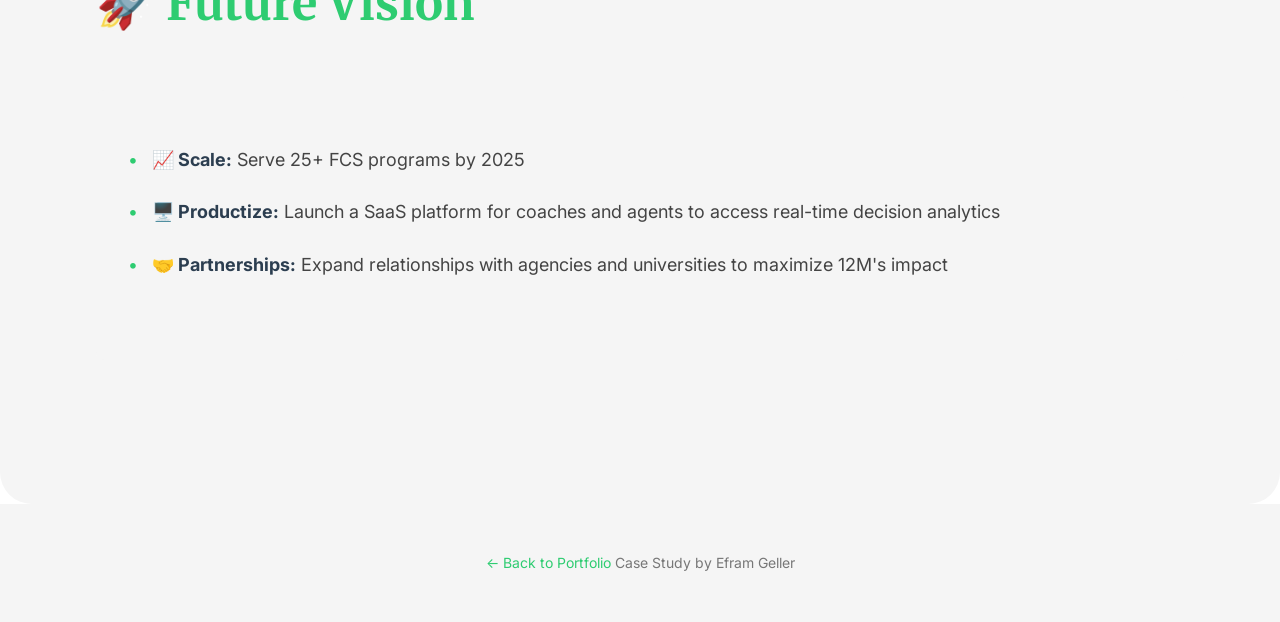
==== commit be9c46c7: "fixed blur navigation for all pieces for real" ====
--- a/studies/12M-portfolio/index.html
+++ b/studies/12M-portfolio/index.html
@@ -18,7 +18,9 @@
   <body>
     <!-- Back Button -->
     <div class="cs-back-button">
-      <a href="/">← Back to Portfolio</a>
+      <a href="#" onclick="history.back(); return false;"
+        >← Back to Portfolio</a
+      >
     </div>
 
     <!-- Hero -->
@@ -308,7 +310,9 @@
 
     <!-- Footer -->
     <footer class="cs-footer">
-      <a href="/">← Back to Portfolio</a><br />
+      <a href="#" onclick="history.back(); return false;"
+        >← Back to Portfolio</a
+      >
       Case Study by Efram Geller
     </footer>
   </body>
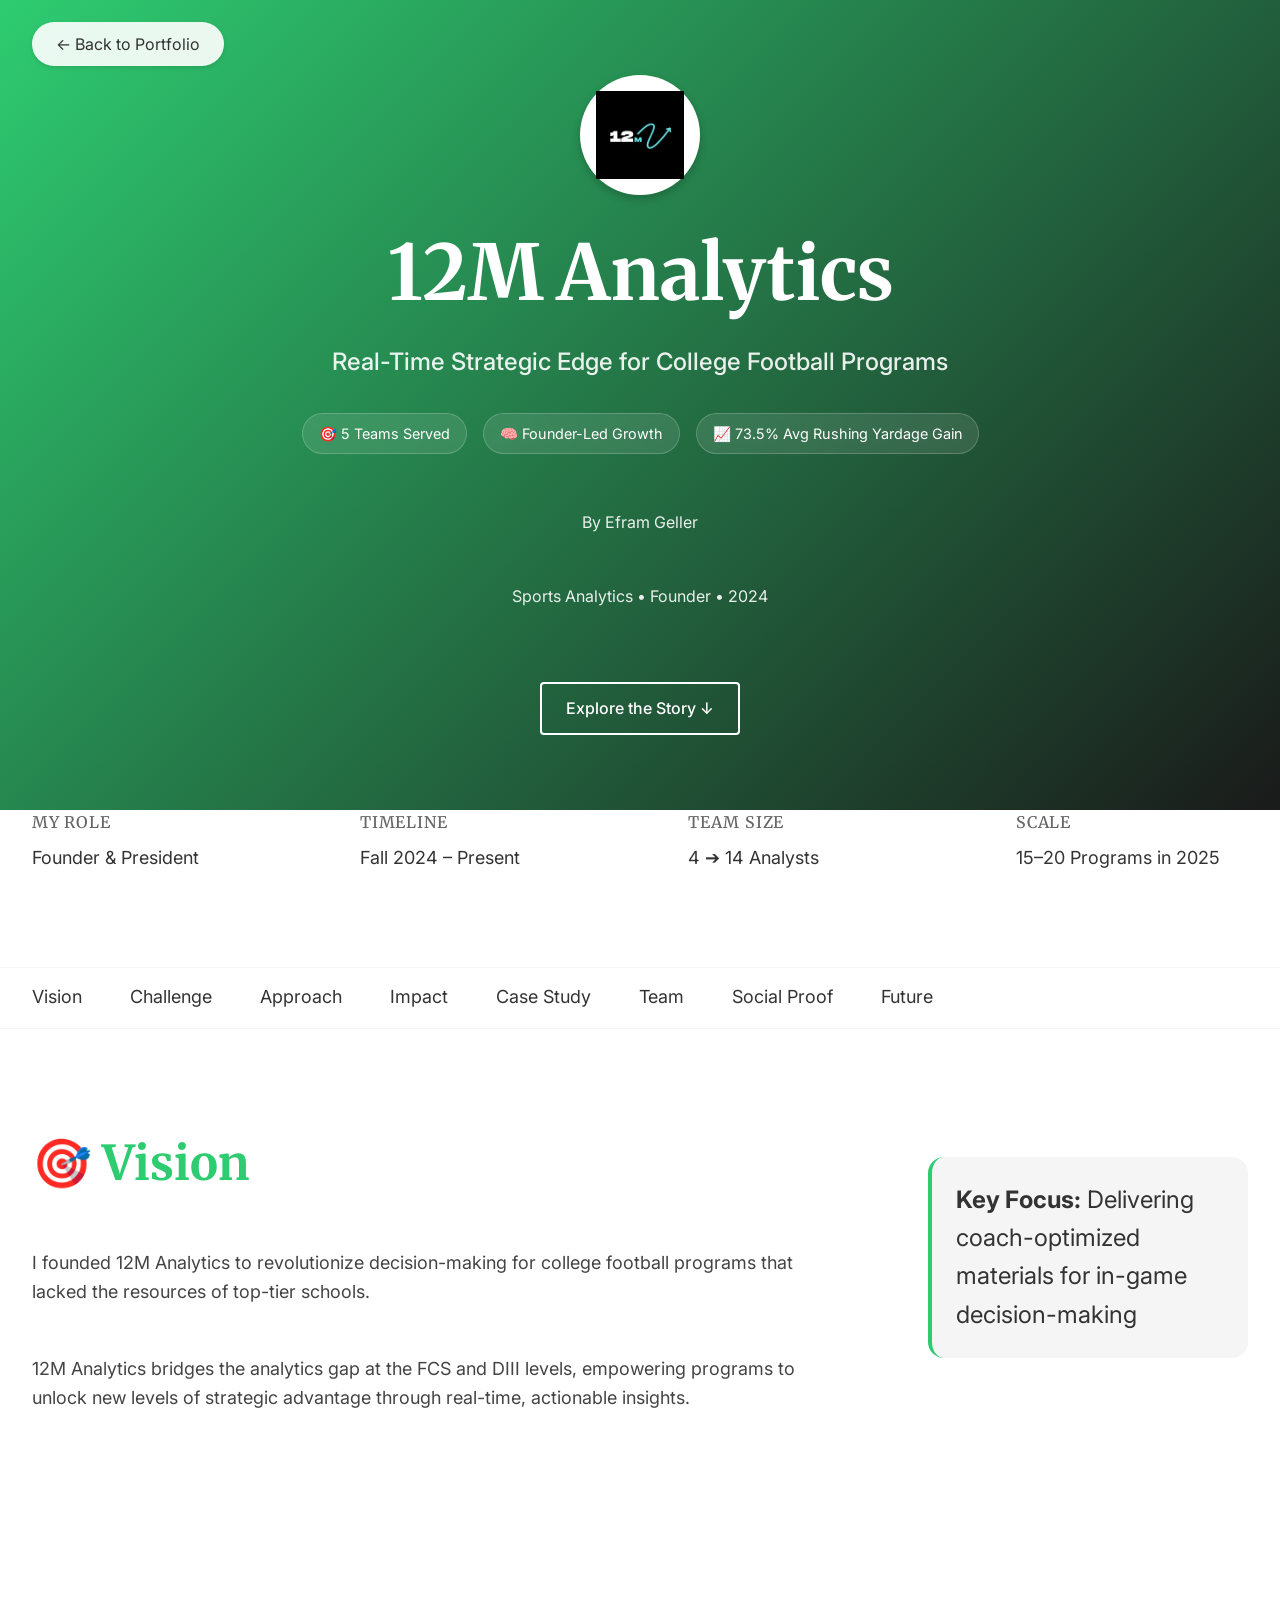
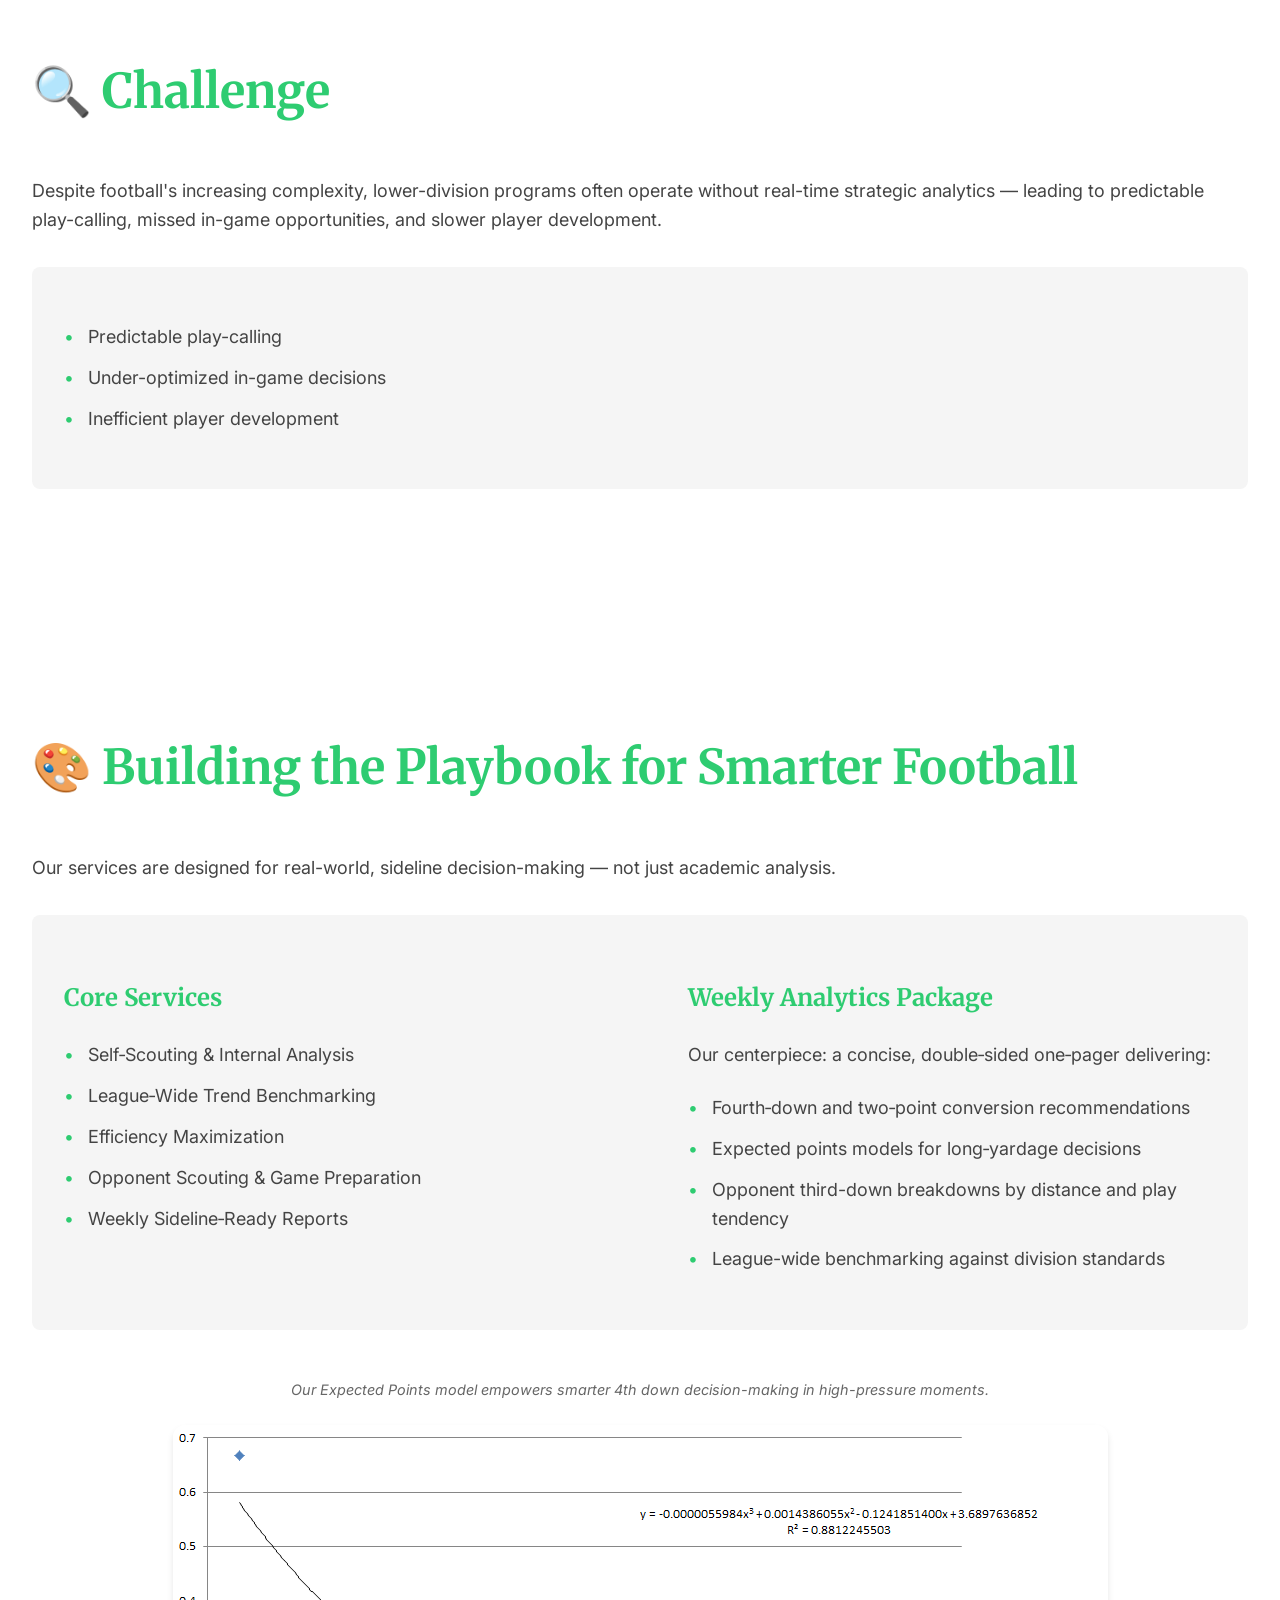
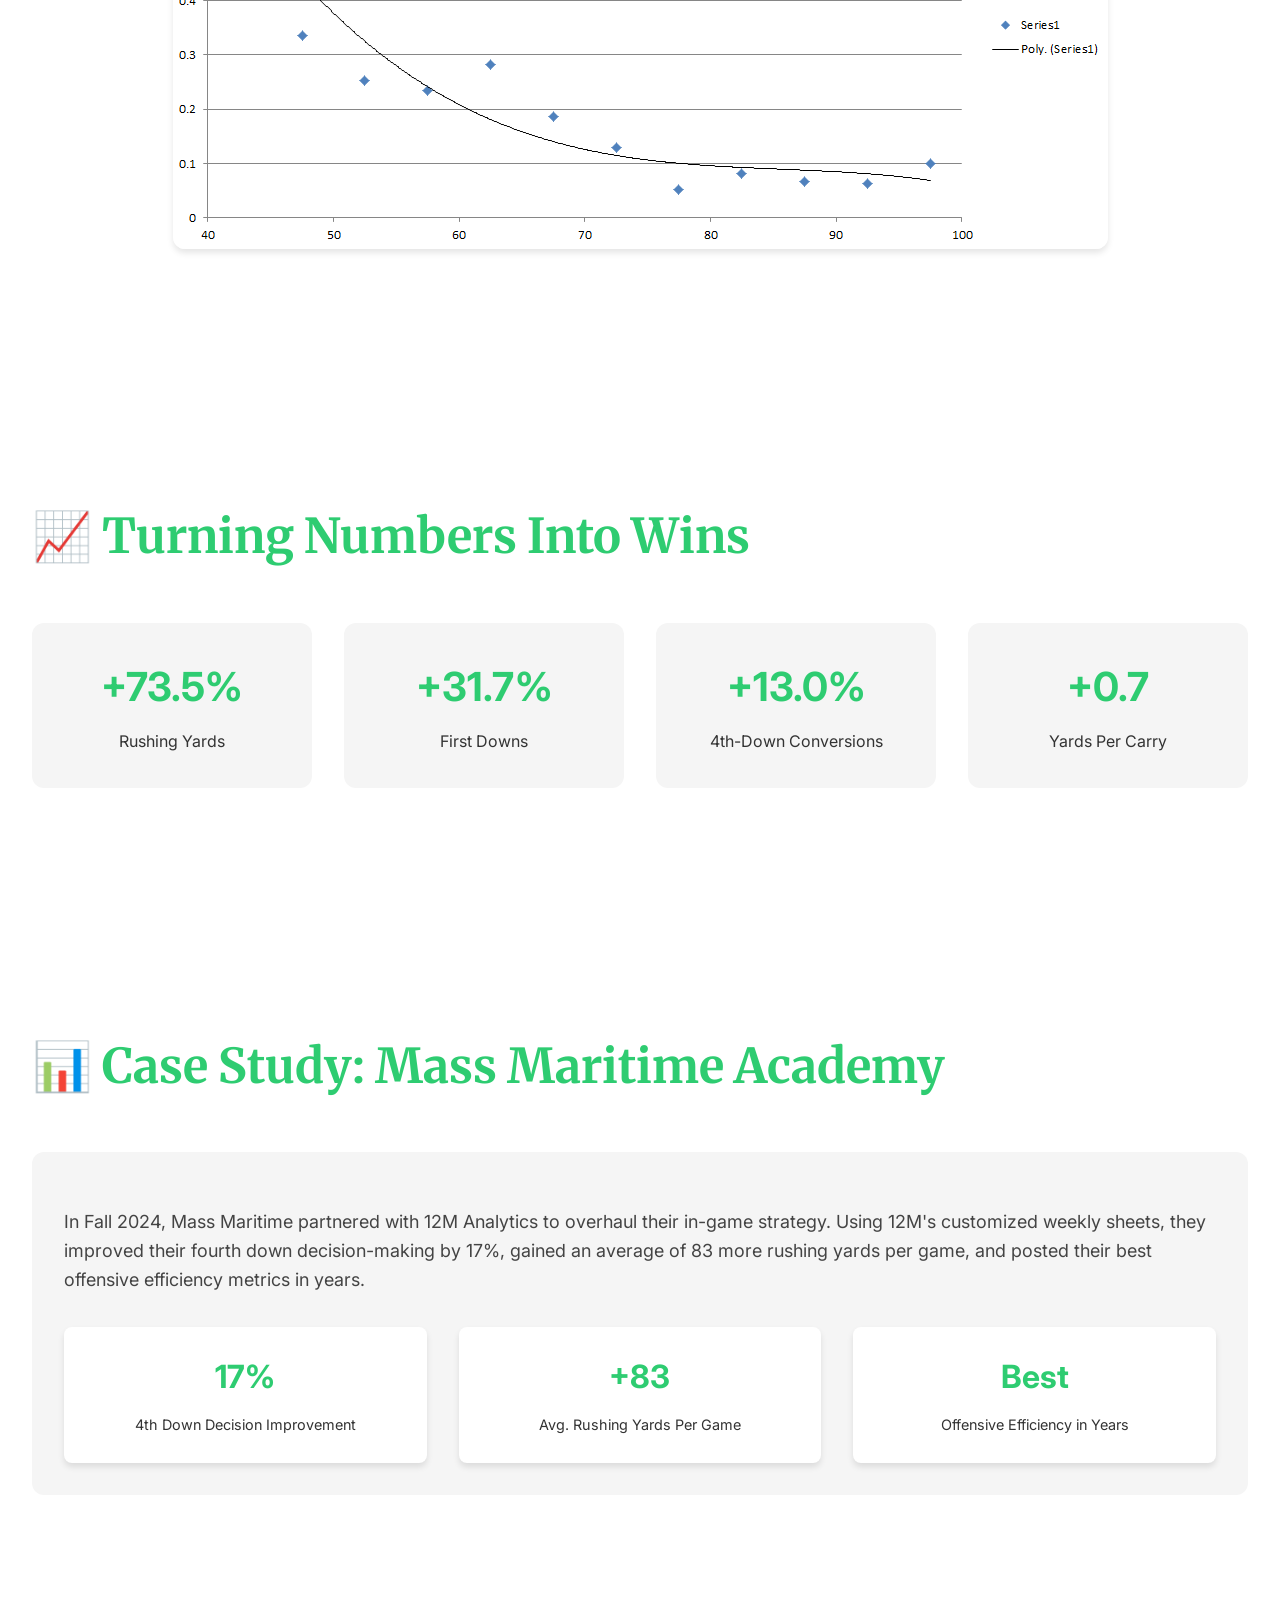
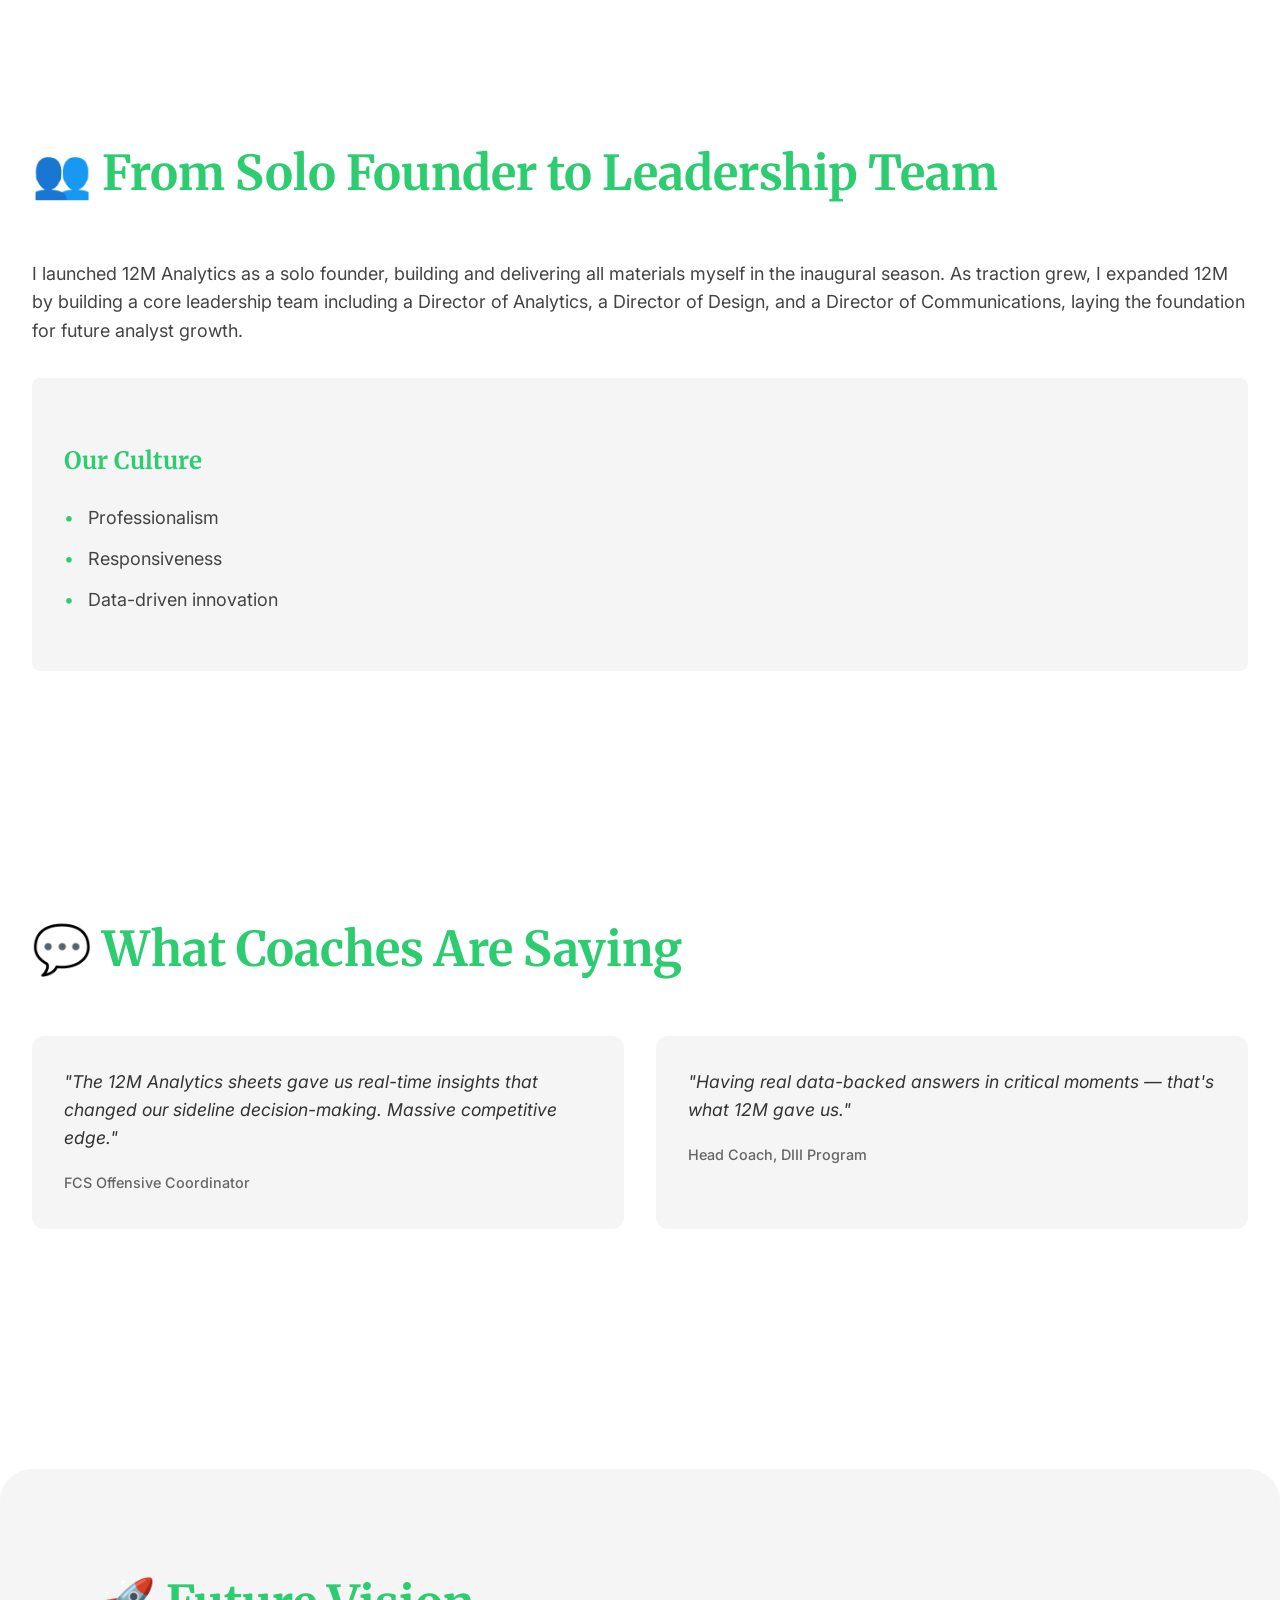
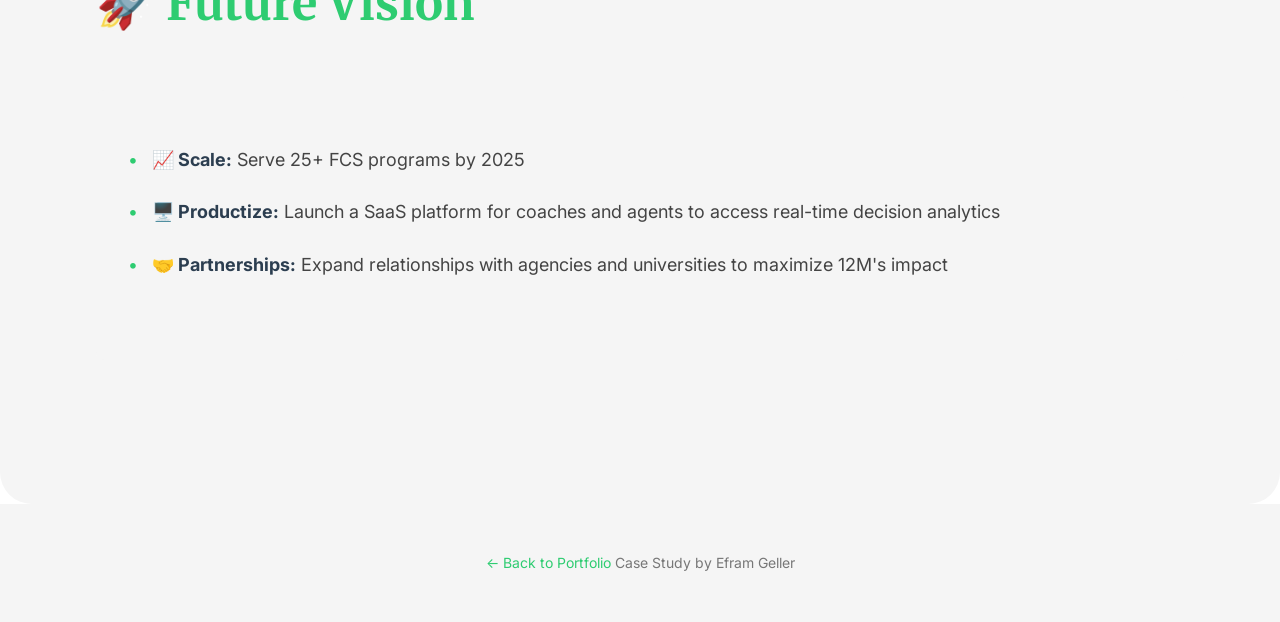
==== commit 4f5bbffd: "navlink updates" ====
--- a/studies/12M-portfolio/index.html
+++ b/studies/12M-portfolio/index.html
@@ -315,5 +315,8 @@
       >
       Case Study by Efram Geller
     </footer>
+
+    <!-- Scripts -->
+    <script src="../shared.js"></script>
   </body>
 </html>
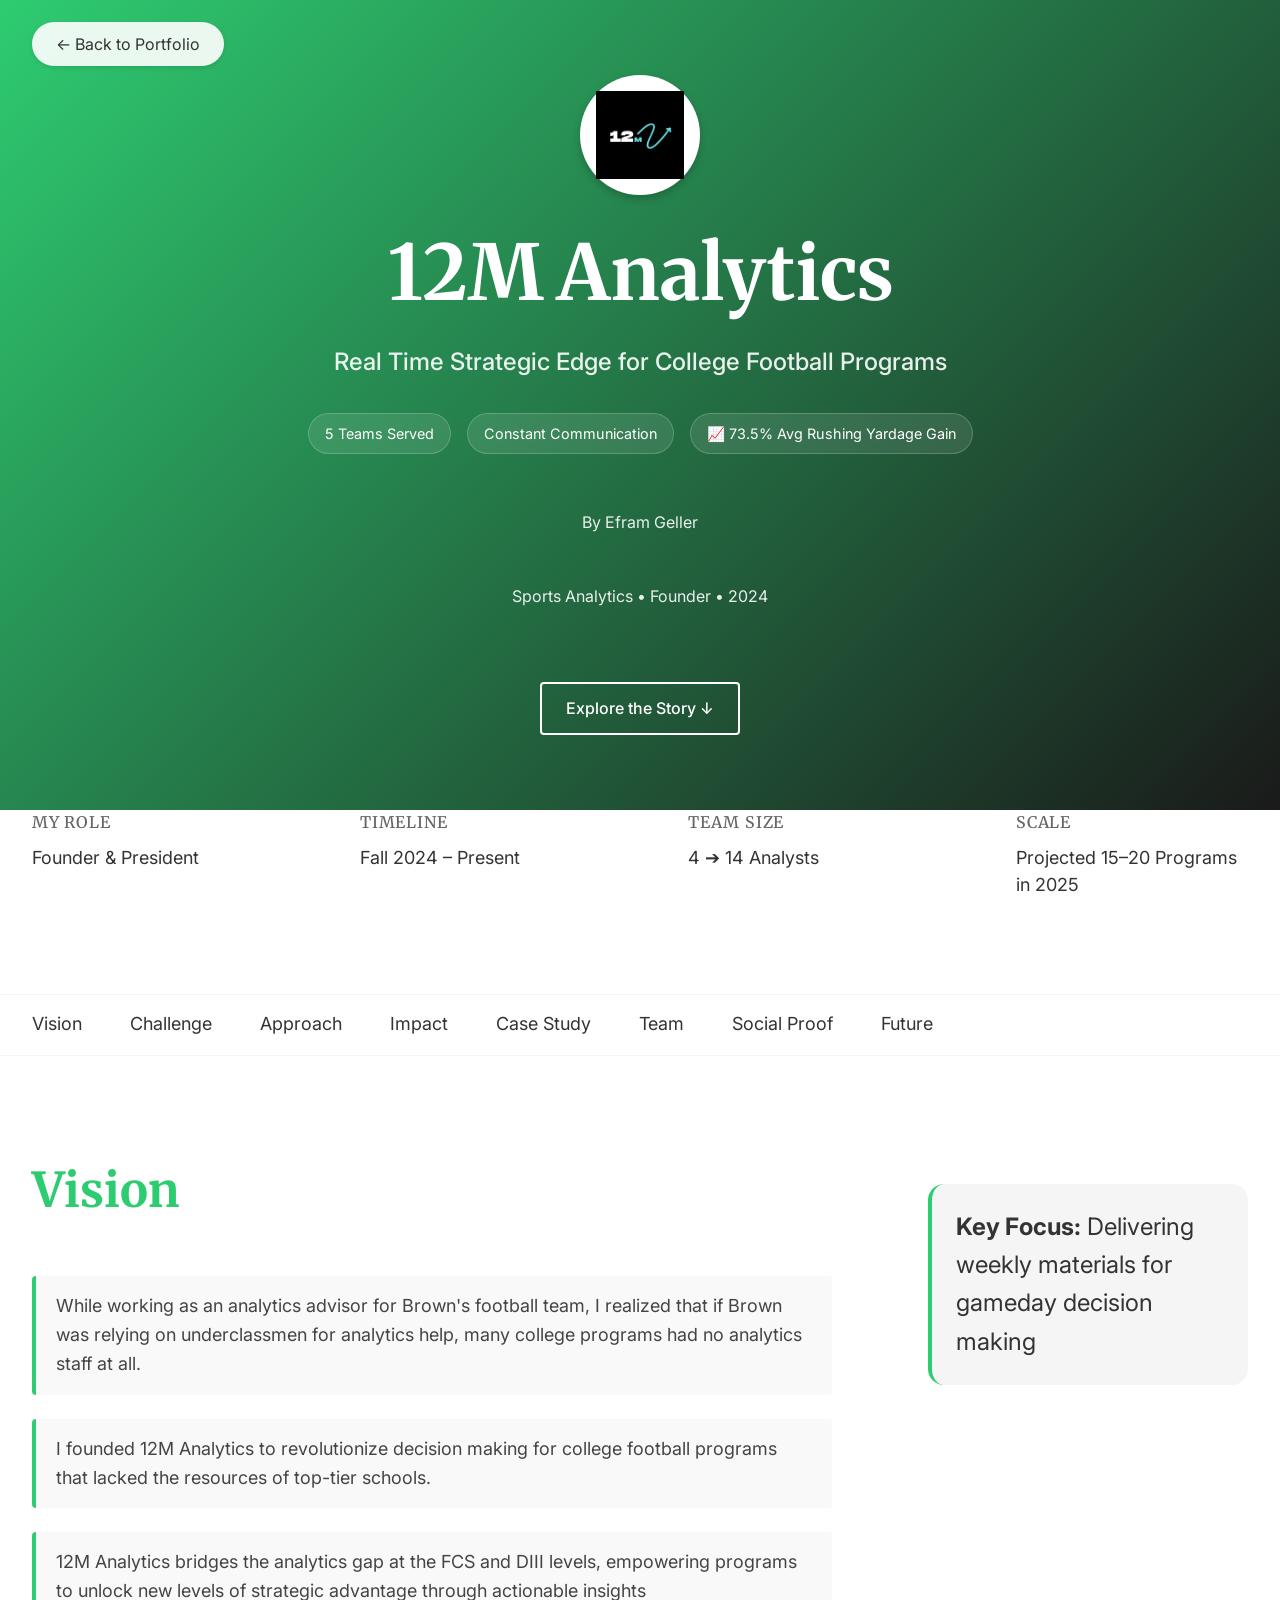
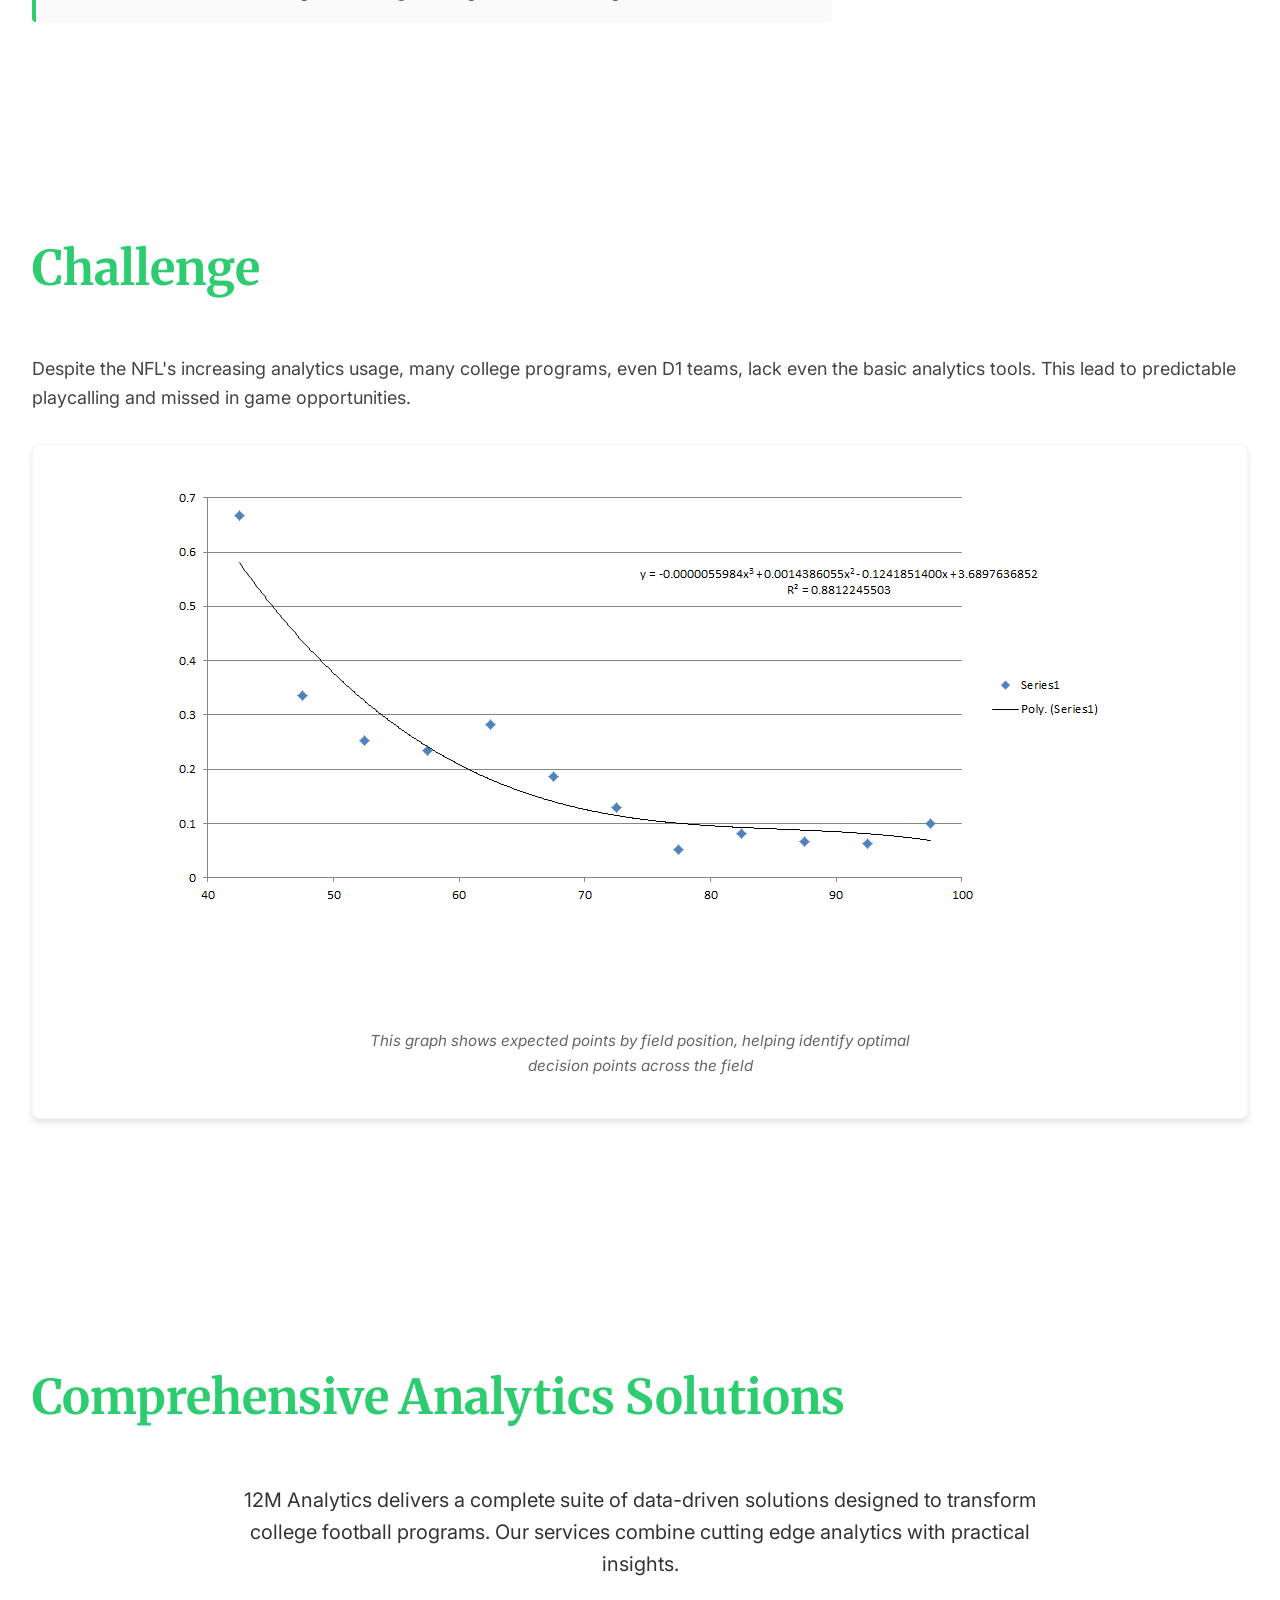
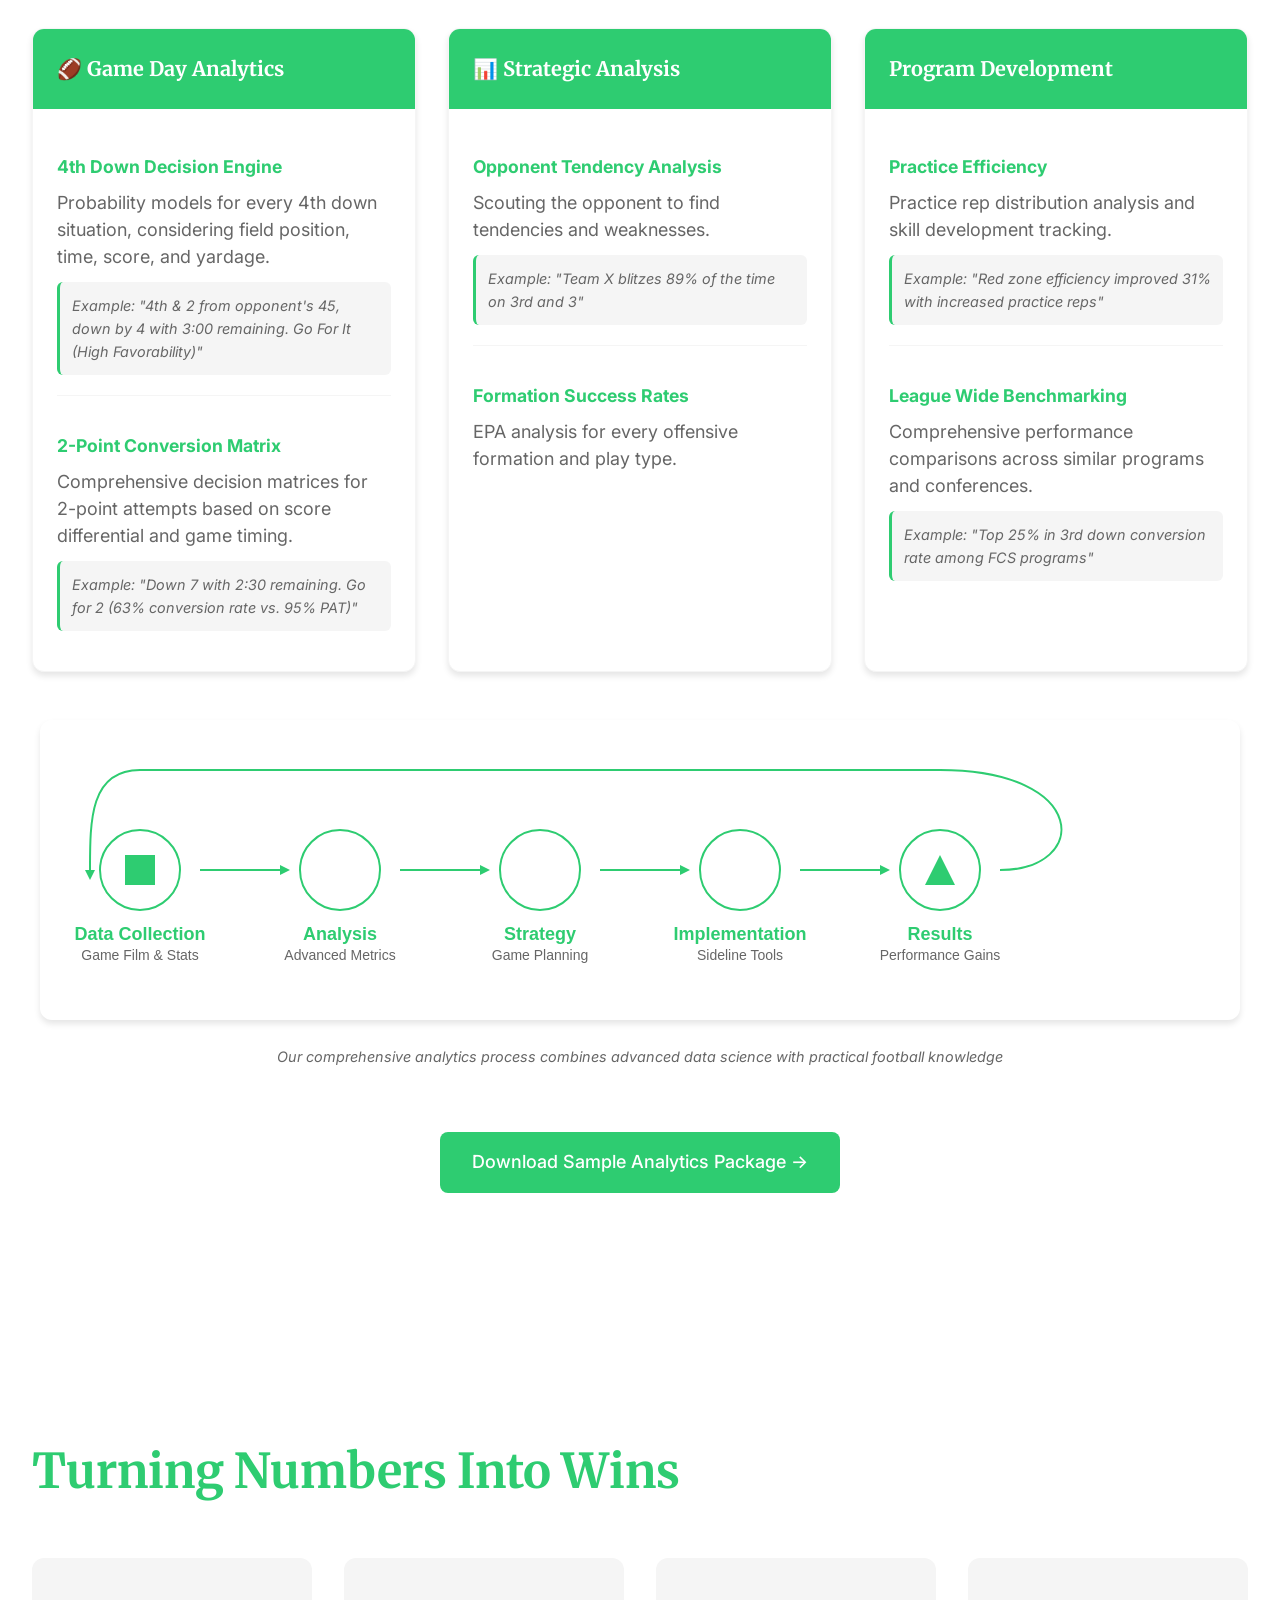
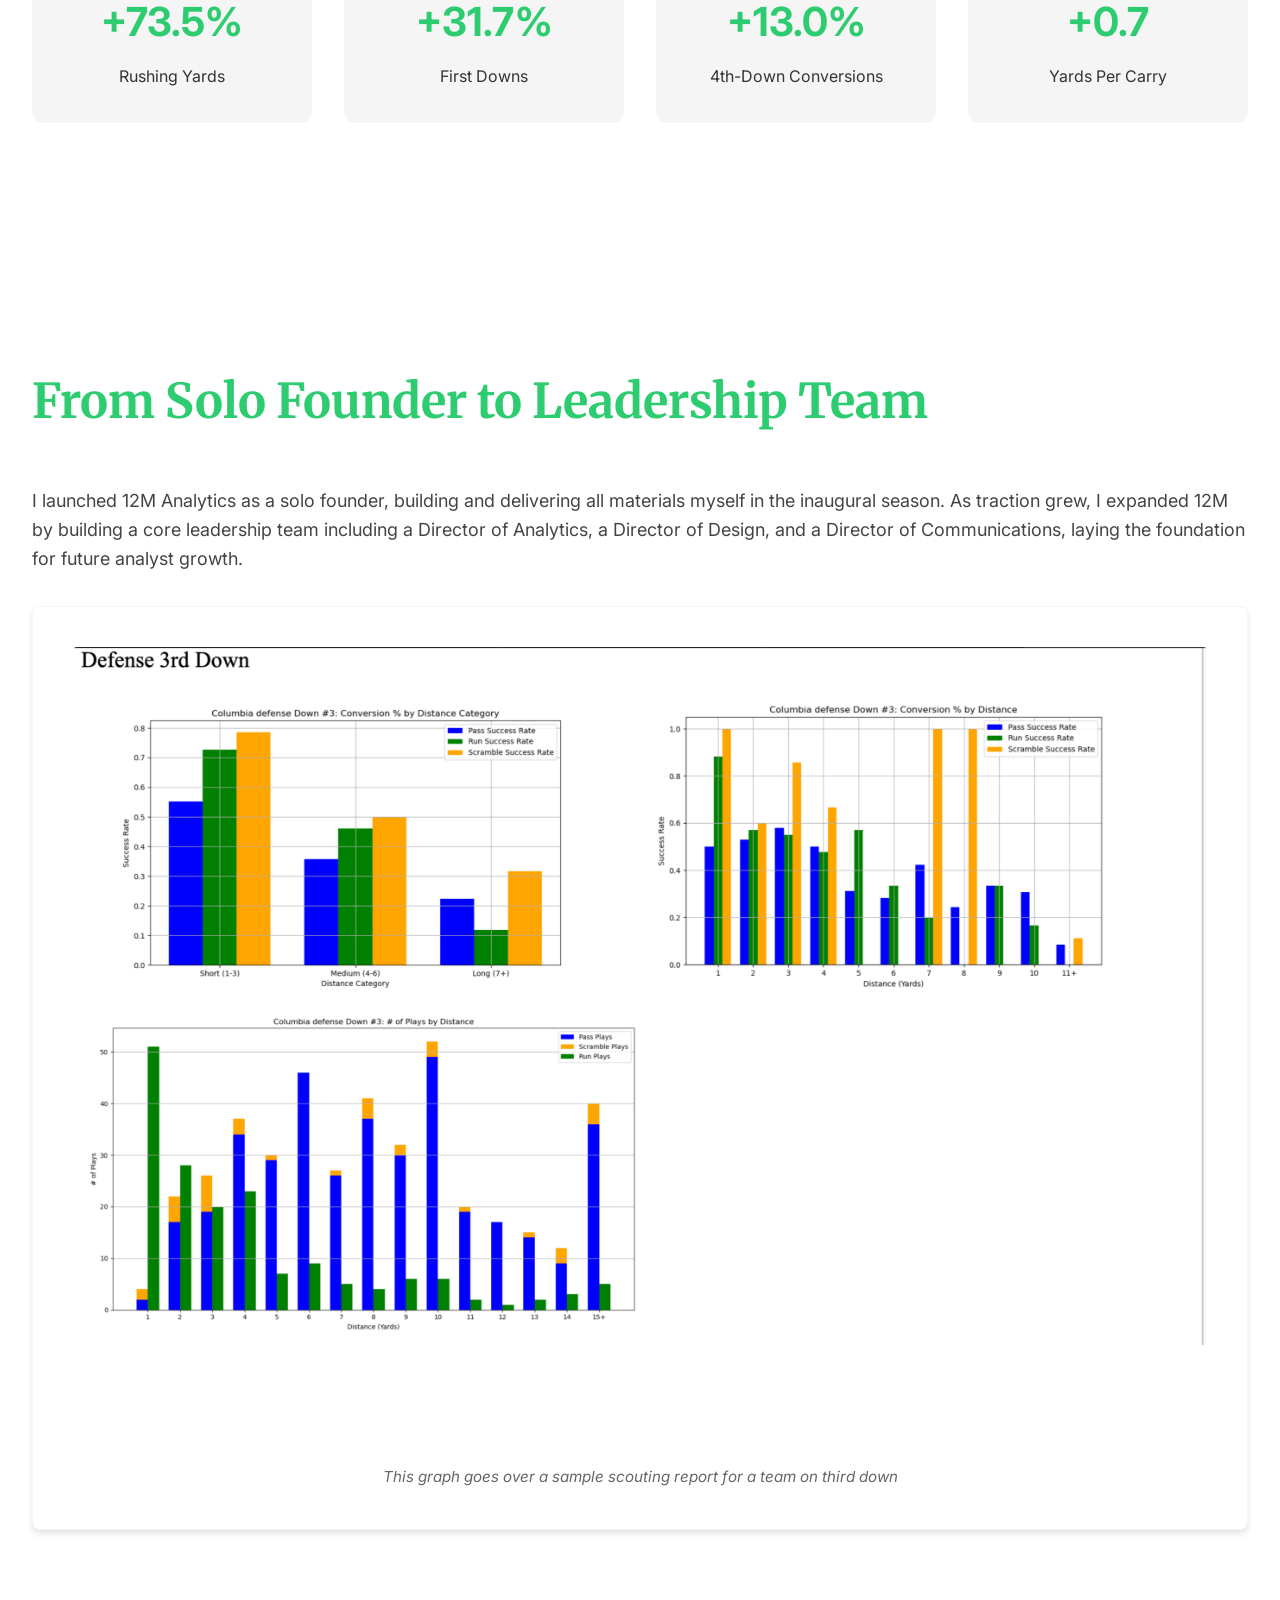
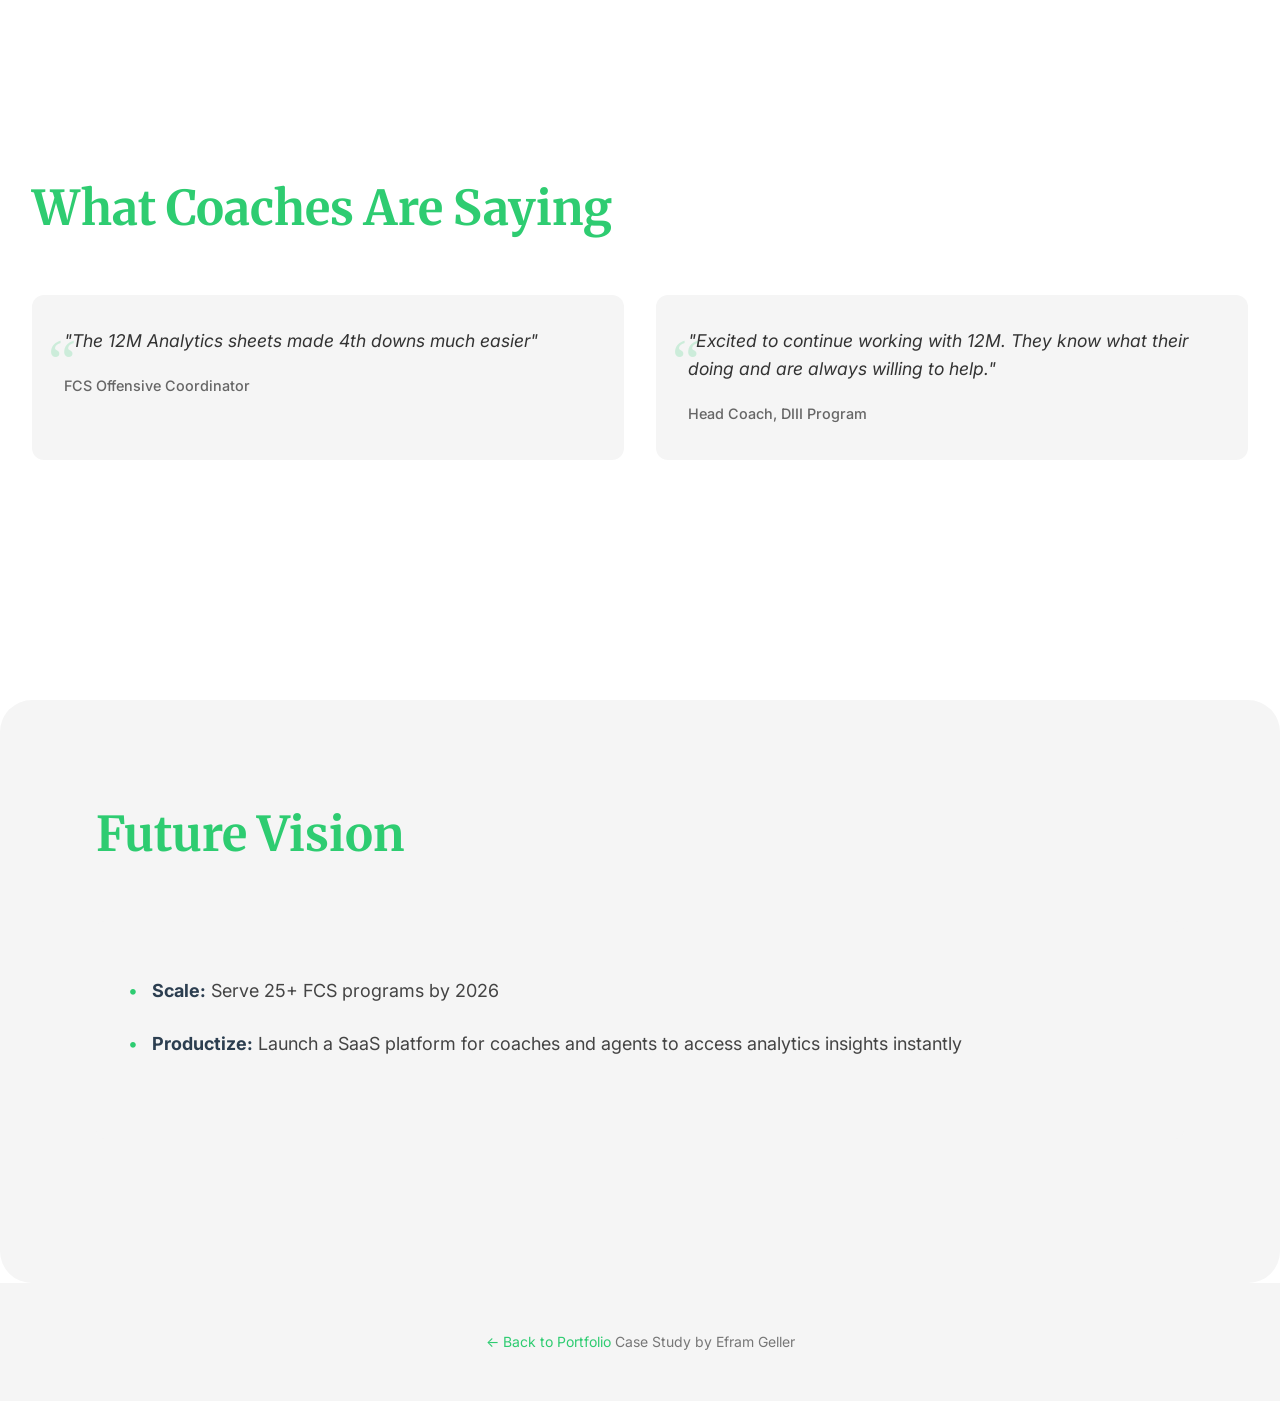
==== commit fd07af20: "portfolio piece updates" ====
--- a/studies/12M-portfolio/index.html
+++ b/studies/12M-portfolio/index.html
@@ -32,11 +32,11 @@
         </div>
         <h1 class="cs-hero__title">12M Analytics</h1>
         <p class="cs-hero__subtitle">
-          Real-Time Strategic Edge for College Football Programs
+          Real Time Strategic Edge for College Football Programs
         </p>
         <div class="cs-hero__badges">
-          <span class="cs-hero__badge">🎯 5 Teams Served</span>
-          <span class="cs-hero__badge">🧠 Founder-Led Growth</span>
+          <span class="cs-hero__badge"> 5 Teams Served</span>
+          <span class="cs-hero__badge"> Constant Communication</span>
           <span class="cs-hero__badge">📈 73.5% Avg Rushing Yardage Gain</span>
         </div>
         <p class="cs-hero__author">By Efram Geller</p>
@@ -62,7 +62,7 @@
         </div>
         <div class="cs-project-info__item">
           <h3>Scale</h3>
-          <p>15–20 Programs in 2025</p>
+          <p>Projected 15–20 Programs in 2025</p>
         </div>
       </div>
     </section>
@@ -86,98 +86,182 @@
     <!-- Vision Section -->
     <section id="vision" class="cs-section cs-section--context">
       <div>
-        <h2 class="cs-section__title">🎯 Vision</h2>
+        <h2 class="cs-section__title">Vision</h2>
         <p class="cs-section__text">
-          I founded 12M Analytics to revolutionize decision-making for college
+          While working as an analytics advisor for Brown's football team, I
+          realized that if Brown was relying on underclassmen for analytics
+          help, many college programs had no analytics staff at all.
+        </p>
+        <p class="cs-section__text">
+          I founded 12M Analytics to revolutionize decision making for college
           football programs that lacked the resources of top-tier schools.
         </p>
         <p class="cs-section__text">
           12M Analytics bridges the analytics gap at the FCS and DIII levels,
           empowering programs to unlock new levels of strategic advantage
-          through real-time, actionable insights.
+          through actionable insights
         </p>
       </div>
       <div class="cs-highlight">
-        <strong>Key Focus:</strong> Delivering coach-optimized materials for
-        in-game decision-making
+        <strong>Key Focus:</strong> Delivering weekly materials for gameday
+        decision making
       </div>
     </section>
 
     <!-- Challenge Section -->
     <section id="challenge" class="cs-section">
-      <h2 class="cs-section__title">🔍 Challenge</h2>
+      <h2 class="cs-section__title">Challenge</h2>
       <div class="cs-section__text">
         <p>
-          Despite football's increasing complexity, lower-division programs
-          often operate without real-time strategic analytics — leading to
-          predictable play-calling, missed in-game opportunities, and slower
-          player development.
-        </p>
-        <div class="cs-solution">
-          <div class="cs-solution__text">
-            <ul>
-              <li>Predictable play-calling</li>
-              <li>Under-optimized in-game decisions</li>
-              <li>Inefficient player development</li>
-            </ul>
-          </div>
+          Despite the NFL's increasing analytics usage, many college programs,
+          even D1 teams, lack even the basic analytics tools. This lead to
+          predictable playcalling and missed in game opportunities.
+        </p>
+        <div class="cs-solution cs-solution--chart">
+          <img
+            src="images/expected points ncaa fourth down greater than 40 yards.png"
+            alt="Expected points by field position chart"
+            class="cs-solution__chart"
+          />
+          <p class="cs-solution__caption">
+            This graph shows expected points by field position, helping identify
+            optimal decision points across the field
+          </p>
         </div>
       </div>
     </section>
 
     <!-- Approach Section -->
     <section id="approach" class="cs-section">
-      <h2 class="cs-section__title">
-        🎨 Building the Playbook for Smarter Football
-      </h2>
-      <div class="cs-section__text">
-        <p>
-          Our services are designed for real-world, sideline decision-making —
-          not just academic analysis.
-        </p>
-        <div class="cs-solution">
-          <div class="cs-solution__text">
-            <h3>Core Services</h3>
-            <ul>
-              <li>Self‐Scouting & Internal Analysis</li>
-              <li>League‐Wide Trend Benchmarking</li>
-              <li>Efficiency Maximization</li>
-              <li>Opponent Scouting & Game Preparation</li>
-              <li>Weekly Sideline‐Ready Reports</li>
-            </ul>
-          </div>
-          <div class="cs-solution__text">
-            <h3>Weekly Analytics Package</h3>
-            <p>
-              Our centerpiece: a concise, double‐sided one‐pager delivering:
-            </p>
-            <ul>
-              <li>Fourth‐down and two‐point conversion recommendations</li>
-              <li>Expected points models for long‐yardage decisions</li>
-              <li>
-                Opponent third-down breakdowns by distance and play tendency
-              </li>
-              <li>League-wide benchmarking against division standards</li>
-            </ul>
-          </div>
-        </div>
+      <h2 class="cs-section__title">Comprehensive Analytics Solutions</h2>
+      <div class="cs-section__text">
+        <p class="cs-section__intro">
+          12M Analytics delivers a complete suite of data-driven solutions
+          designed to transform college football programs. Our services combine
+          cutting edge analytics with practical insights.
+        </p>
+
+        <!-- Analytics Packages Grid -->
+        <div class="cs-package-grid">
+          <!-- Game Day Package -->
+          <div class="cs-package-card">
+            <div class="cs-package-card__header">
+              <h3>🏈 Game Day Analytics</h3>
+            </div>
+            <div class="cs-package-card__content">
+              <ul>
+                <li>
+                  <strong>4th Down Decision Engine</strong>
+                  <p>
+                    Probability models for every 4th down situation, considering
+                    field position, time, score, and yardage.
+                  </p>
+                  <span class="cs-package-card__example"
+                    >Example: "4th & 2 from opponent's 45, down by 4 with 3:00
+                    remaining. Go For It (High Favorability)"</span
+                  >
+                </li>
+                <li>
+                  <strong>2-Point Conversion Matrix</strong>
+                  <p>
+                    Comprehensive decision matrices for 2-point attempts based
+                    on score differential and game timing.
+                  </p>
+                  <span class="cs-package-card__example"
+                    >Example: "Down 7 with 2:30 remaining. Go for 2 (63%
+                    conversion rate vs. 95% PAT)"</span
+                  >
+                </li>
+              </ul>
+            </div>
+          </div>
+
+          <!-- Strategic Analysis Package -->
+          <div class="cs-package-card">
+            <div class="cs-package-card__header">
+              <h3>📊 Strategic Analysis</h3>
+            </div>
+            <div class="cs-package-card__content">
+              <ul>
+                <li>
+                  <strong>Opponent Tendency Analysis</strong>
+                  <p>
+                    Scouting the opponent to find tendencies and weaknesses.
+                  </p>
+                  <span class="cs-package-card__example"
+                    >Example: "Team X blitzes 89% of the time on 3rd and
+                    3"</span
+                  >
+                </li>
+                <li>
+                  <strong>Formation Success Rates</strong>
+                  <p>
+                    EPA analysis for every offensive formation and play type.
+                  </p>
+                </li>
+              </ul>
+            </div>
+          </div>
+
+          <!-- Program Development -->
+          <div class="cs-package-card">
+            <div class="cs-package-card__header">
+              <h3>Program Development</h3>
+            </div>
+            <div class="cs-package-card__content">
+              <ul>
+                <li>
+                  <strong>Practice Efficiency</strong>
+                  <p>
+                    Practice rep distribution analysis and skill development
+                    tracking.
+                  </p>
+                  <span class="cs-package-card__example"
+                    >Example: "Red zone efficiency improved 31% with increased
+                    practice reps"</span
+                  >
+                </li>
+                <li>
+                  <strong>League Wide Benchmarking</strong>
+                  <p>
+                    Comprehensive performance comparisons across similar
+                    programs and conferences.
+                  </p>
+                  <span class="cs-package-card__example"
+                    >Example: "Top 25% in 3rd down conversion rate among FCS
+                    programs"</span
+                  >
+                </li>
+              </ul>
+            </div>
+          </div>
+        </div>
+
+        <!-- Analytics Process -->
         <div class="cs-visual">
-          <p class="cs-visual__caption">
-            Our Expected Points model empowers smarter 4th down decision-making
-            in high-pressure moments.
-          </p>
           <img
-            src="images/expected points ncaa fourth down greater than 40 yards.png"
-            alt="Expected Points Model for 4th Down Decisions"
+            src="images/analytics_process.svg"
+            alt="12M Analytics Process Flow"
             class="cs-visual__image"
           />
+          <p class="cs-visual__caption">
+            Our comprehensive analytics process combines advanced data science
+            with practical football knowledge
+          </p>
+        </div>
+
+        <!-- Download CTA -->
+        <div class="cs-download">
+          <a href="#" class="cs-download__button">
+            Download Sample Analytics Package →
+          </a>
         </div>
       </div>
     </section>
 
     <!-- Impact Section -->
     <section id="impact" class="cs-section">
-      <h2 class="cs-section__title">📈 Turning Numbers Into Wins</h2>
+      <h2 class="cs-section__title">Turning Numbers Into Wins</h2>
       <div class="cs-section__text">
         <div class="cs-metrics">
           <div class="cs-metric">
@@ -200,45 +284,9 @@
       </div>
     </section>
 
-    <!-- Case Study Section -->
-    <section id="case-study" class="cs-section">
-      <h2 class="cs-section__title">📊 Case Study: Mass Maritime Academy</h2>
-      <div class="cs-section__text">
-        <div class="cs-case-study">
-          <p>
-            In Fall 2024, Mass Maritime partnered with 12M Analytics to overhaul
-            their in-game strategy. Using 12M's customized weekly sheets, they
-            improved their fourth down decision-making by 17%, gained an average
-            of 83 more rushing yards per game, and posted their best offensive
-            efficiency metrics in years.
-          </p>
-          <div class="cs-case-study__metrics">
-            <div class="cs-case-study__metric">
-              <span class="cs-case-study__value">17%</span>
-              <span class="cs-case-study__label"
-                >4th Down Decision Improvement</span
-              >
-            </div>
-            <div class="cs-case-study__metric">
-              <span class="cs-case-study__value">+83</span>
-              <span class="cs-case-study__label"
-                >Avg. Rushing Yards Per Game</span
-              >
-            </div>
-            <div class="cs-case-study__metric">
-              <span class="cs-case-study__value">Best</span>
-              <span class="cs-case-study__label"
-                >Offensive Efficiency in Years</span
-              >
-            </div>
-          </div>
-        </div>
-      </div>
-    </section>
-
     <!-- Team Section -->
     <section id="team" class="cs-section">
-      <h2 class="cs-section__title">👥 From Solo Founder to Leadership Team</h2>
+      <h2 class="cs-section__title">From Solo Founder to Leadership Team</h2>
       <div class="cs-section__text">
         <p>
           I launched 12M Analytics as a solo founder, building and delivering
@@ -247,35 +295,33 @@
           of Analytics, a Director of Design, and a Director of Communications,
           laying the foundation for future analyst growth.
         </p>
-        <div class="cs-solution">
-          <div class="cs-solution__text">
-            <h3>Our Culture</h3>
-            <ul>
-              <li>Professionalism</li>
-              <li>Responsiveness</li>
-              <li>Data-driven innovation</li>
-            </ul>
-          </div>
+        <div class="cs-solution cs-solution--chart">
+          <img
+            src="images/opposition2.png"
+            alt="Opposition scouting report"
+            class="cs-solution__chart"
+          />
+          <p class="cs-solution__caption">
+            This graph goes over a sample scouting report for a team on third
+            down
+          </p>
         </div>
       </div>
     </section>
 
     <!-- Social Proof Section -->
     <section id="social-proof" class="cs-section">
-      <h2 class="cs-section__title">💬 What Coaches Are Saying</h2>
+      <h2 class="cs-section__title">What Coaches Are Saying</h2>
       <div class="cs-section__text">
         <div class="cs-quotes">
           <blockquote class="cs-quote">
-            <p>
-              "The 12M Analytics sheets gave us real-time insights that changed
-              our sideline decision-making. Massive competitive edge."
-            </p>
+            <p>"The 12M Analytics sheets made 4th downs much easier"</p>
             <cite>FCS Offensive Coordinator</cite>
           </blockquote>
           <blockquote class="cs-quote">
             <p>
-              "Having real data-backed answers in critical moments — that's what
-              12M gave us."
+              "Excited to continue working with 12M. They know what their doing
+              and are always willing to help."
             </p>
             <cite>Head Coach, DIII Program</cite>
           </blockquote>
@@ -285,23 +331,18 @@
 
     <!-- Future Section -->
     <section id="future" class="cs-section cs-reflection">
-      <h2 class="cs-section__title">🚀 Future Vision</h2>
+      <h2 class="cs-section__title">Future Vision</h2>
       <div class="cs-section__text">
         <div class="cs-solution">
           <ul style="list-style-type: none; padding: 0">
             <li style="margin-bottom: 1.5rem">
-              <strong style="color: #2c3e50">📈 Scale:</strong>
-              Serve 25+ FCS programs by 2025
+              <strong style="color: #2c3e50"> Scale:</strong>
+              Serve 25+ FCS programs by 2026
             </li>
             <li style="margin-bottom: 1.5rem">
-              <strong style="color: #2c3e50">🖥️ Productize:</strong>
-              Launch a SaaS platform for coaches and agents to access real-time
-              decision analytics
-            </li>
-            <li style="margin-bottom: 1.5rem">
-              <strong style="color: #2c3e50">🤝 Partnerships:</strong>
-              Expand relationships with agencies and universities to maximize
-              12M's impact
+              <strong style="color: #2c3e50"> Productize:</strong>
+              Launch a SaaS platform for coaches and agents to access analytics
+              insights instantly
             </li>
           </ul>
         </div>
--- a/studies/12M-portfolio/styles.css
+++ b/studies/12M-portfolio/styles.css
@@ -292,7 +292,13 @@
   gap: 0.5em;
   color: var(--color-primary);
 }
-
+#vision .cs-section__text {
+  background-color: #f9f9f9;
+  padding: 1rem 1.25rem;
+  border-left: 4px solid var(--color-primary);
+  border-radius: 4px;
+  margin-bottom: 1rem;
+}
 .cs-section__text {
   max-width: 100%;
   font-size: var(--fs-body);
@@ -347,6 +353,33 @@
   margin: 2rem 0;
 }
 
+/* Chart Solution Variant */
+.cs-solution--chart {
+  display: flex;
+  flex-direction: column;
+  align-items: center;
+  padding: 2.5rem;
+  background: white;
+  border: 1px solid var(--color-muted);
+  box-shadow: var(--card-shadow);
+}
+
+.cs-solution__chart {
+  max-width: 100%;
+  height: auto;
+  margin-bottom: 1.5rem;
+  border-radius: 4px;
+}
+
+.cs-solution__caption {
+  font-size: 0.95rem;
+  color: #666;
+  text-align: center;
+  font-style: italic;
+  margin: 0;
+  max-width: 600px;
+}
+
 .cs-solution__text {
   flex: 1 1 300px;
 }
@@ -396,39 +429,51 @@
   background: var(--color-muted);
 }
 
-/* — Package Details — */
+/* — Section Intro — */
+.cs-section__intro {
+  font-size: 1.25rem;
+  line-height: 1.6;
+  color: var(--color-text);
+  max-width: 800px;
+  margin: 0 auto 3rem;
+  text-align: center;
+}
+
+/* — Package Grid — */
 .cs-package-grid {
   display: grid;
-  grid-template-columns: repeat(auto-fit, minmax(300px, 1fr));
-  gap: var(--space-md);
-  margin: var(--space-md) 0;
+  grid-template-columns: repeat(3, 1fr);
+  gap: 2rem;
+  margin: 3rem 0;
 }
 
 .cs-package-card {
   background: white;
+  border: 1px solid var(--color-muted);
   border-radius: var(--card-radius);
   box-shadow: var(--card-shadow);
+  transition: transform 0.3s ease, box-shadow 0.3s ease;
   overflow: hidden;
-  transition: transform var(--dur) var(--ease),
-    box-shadow var(--dur) var(--ease);
 }
 
 .cs-package-card:hover {
-  transform: translateY(-4px);
-  box-shadow: 0 8px 12px rgba(0, 0, 0, 0.15);
+  transform: translateY(-8px);
+  box-shadow: 0 12px 24px rgba(0, 0, 0, 0.15);
 }
 
 .cs-package-card__header {
   background: var(--color-primary);
+  padding: 1.5rem;
   color: white;
-  padding: 1.5rem;
 }
 
 .cs-package-card__header h3 {
   color: white;
   margin: 0;
   font-size: 1.25rem;
-  font-weight: 600;
+  display: flex;
+  align-items: center;
+  gap: 0.5rem;
 }
 
 .cs-package-card__content {
@@ -442,31 +487,29 @@
 }
 
 .cs-package-card__content li {
-  margin-bottom: 1.5rem;
-  padding-bottom: 1.5rem;
+  padding: 1.25rem 0;
   border-bottom: 1px solid var(--color-muted);
 }
 
 .cs-package-card__content li:last-child {
-  margin-bottom: 0;
+  border-bottom: none;
   padding-bottom: 0;
-  border-bottom: none;
 }
 
 .cs-package-card__content strong {
   display: block;
   color: var(--color-primary);
+  font-size: 1.1rem;
   margin-bottom: 0.5rem;
-  font-size: 1.1rem;
 }
 
 .cs-package-card__content p {
   margin: 0.5rem 0;
-  color: var(--color-text);
-  font-size: 0.95rem;
+  color: #666;
   line-height: 1.5;
 }
 
+/* — Package Card Examples — */
 .cs-package-card__example {
   display: block;
   margin-top: 0.75rem;
@@ -476,6 +519,37 @@
   font-size: 0.9rem;
   color: #666;
   font-style: italic;
+  border-left: 3px solid var(--color-primary);
+}
+
+/* — Solution Examples — */
+.cs-solution .cs-package-card__example {
+  margin-top: 0.5rem;
+  background: rgba(46, 204, 113, 0.1);
+}
+
+/* — Download CTA — */
+.cs-download {
+  text-align: center;
+  margin: 4rem 0 2rem;
+}
+
+.cs-download__button {
+  display: inline-flex;
+  align-items: center;
+  gap: 0.5rem;
+  padding: 1rem 2rem;
+  background: var(--color-primary);
+  color: white;
+  font-weight: 500;
+  border-radius: 8px;
+  transition: all 0.3s ease;
+}
+
+.cs-download__button:hover {
+  background: var(--color-secondary);
+  transform: translateY(-2px);
+  color: white;
 }
 
 /* — Visual Elements — */
@@ -516,28 +590,6 @@
   color: #666;
   font-style: italic;
   margin: 0;
-}
-
-.cs-download {
-  text-align: center;
-  margin: var(--space-md) 0;
-}
-
-.cs-download__button {
-  display: inline-block;
-  padding: 1rem 2rem;
-  background: var(--color-primary);
-  color: white;
-  text-decoration: none;
-  border-radius: 8px;
-  font-weight: 500;
-  transition: background var(--dur) var(--ease),
-    transform var(--dur) var(--ease);
-}
-
-.cs-download__button:hover {
-  background: var(--color-secondary);
-  transform: translateY(-2px);
 }
 
 /* — Metrics — */
@@ -625,8 +677,9 @@
   position: relative;
 }
 
+/* — Quote Fix — */
 .cs-quote::before {
-  content: """;
+  content: "\201C";
   position: absolute;
   top: 1rem;
   left: 1rem;
@@ -696,6 +749,15 @@
   .cs-quotes {
     grid-template-columns: 1fr;
   }
+
+  .cs-section__intro {
+    font-size: 1.1rem;
+    padding: 0 1rem;
+  }
+
+  .cs-package-card {
+    margin: 0 1rem;
+  }
 }
 
 @media (max-width: 480px) {
